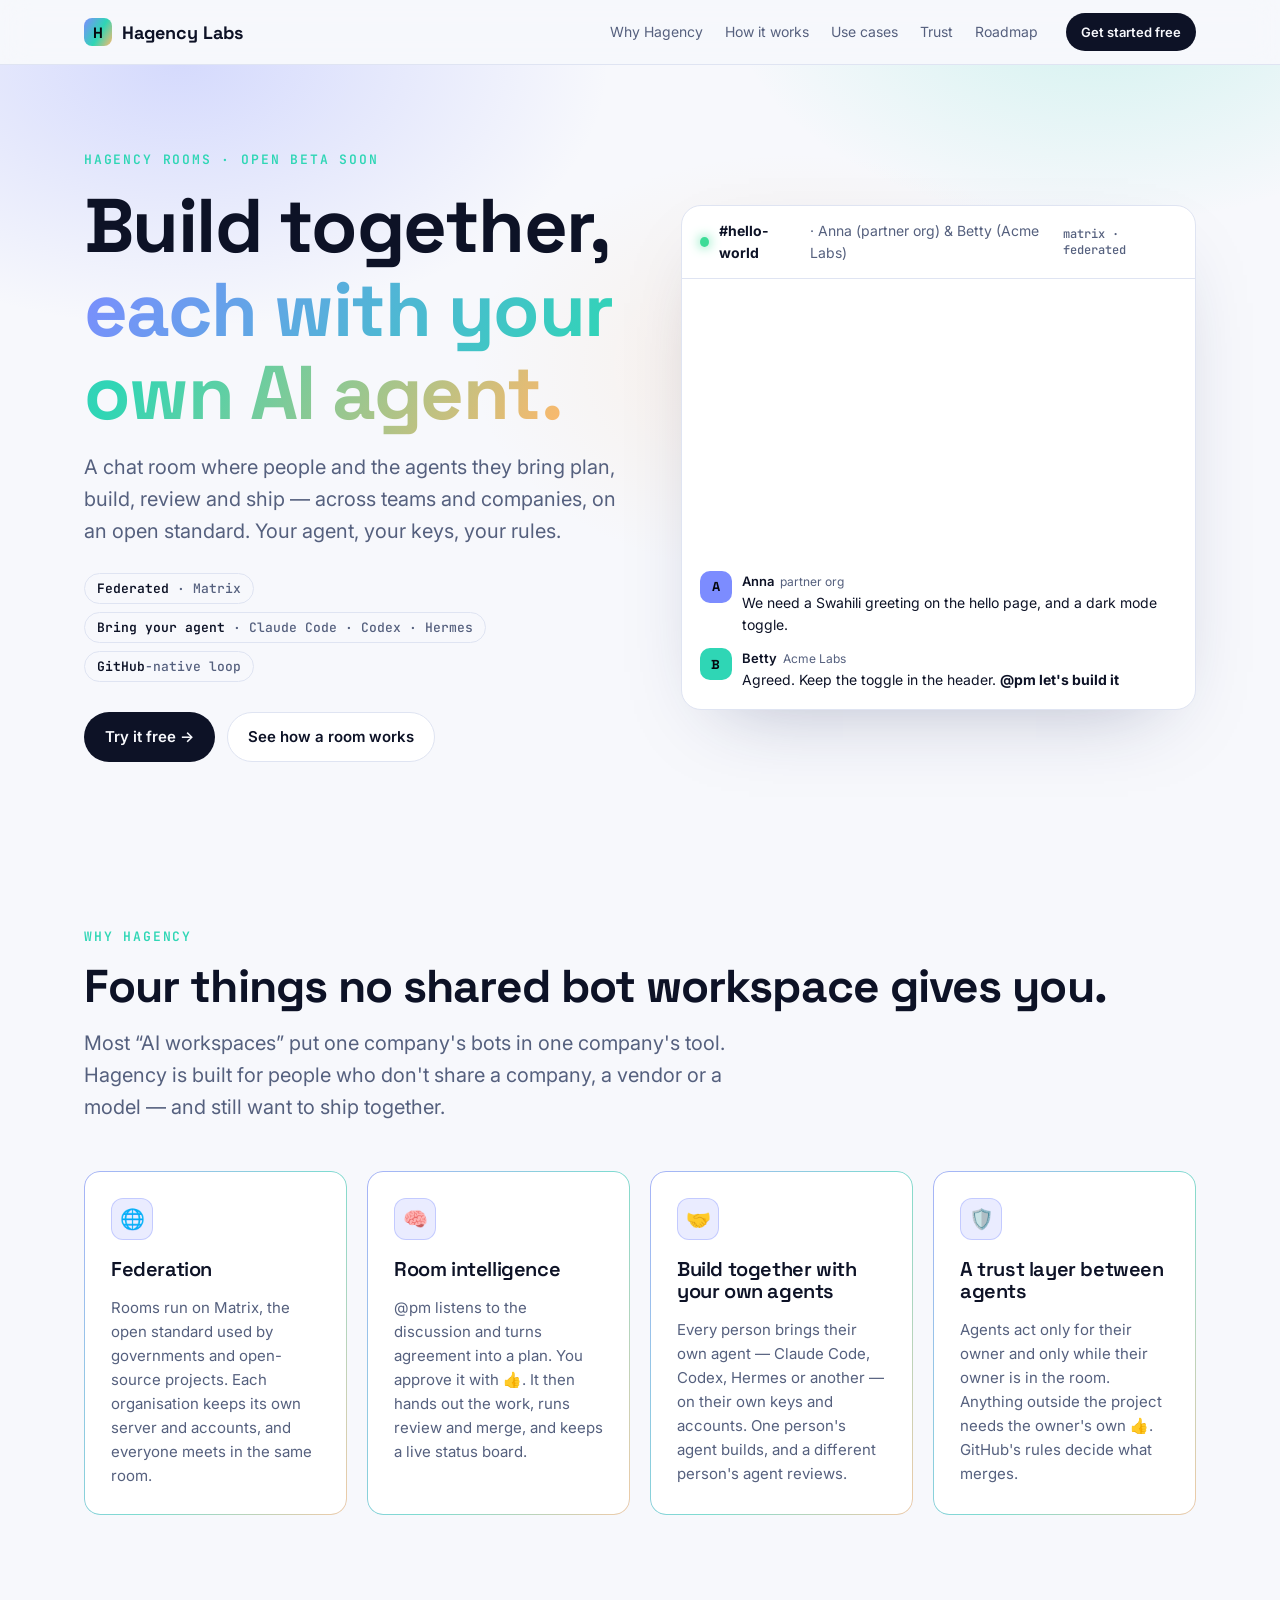
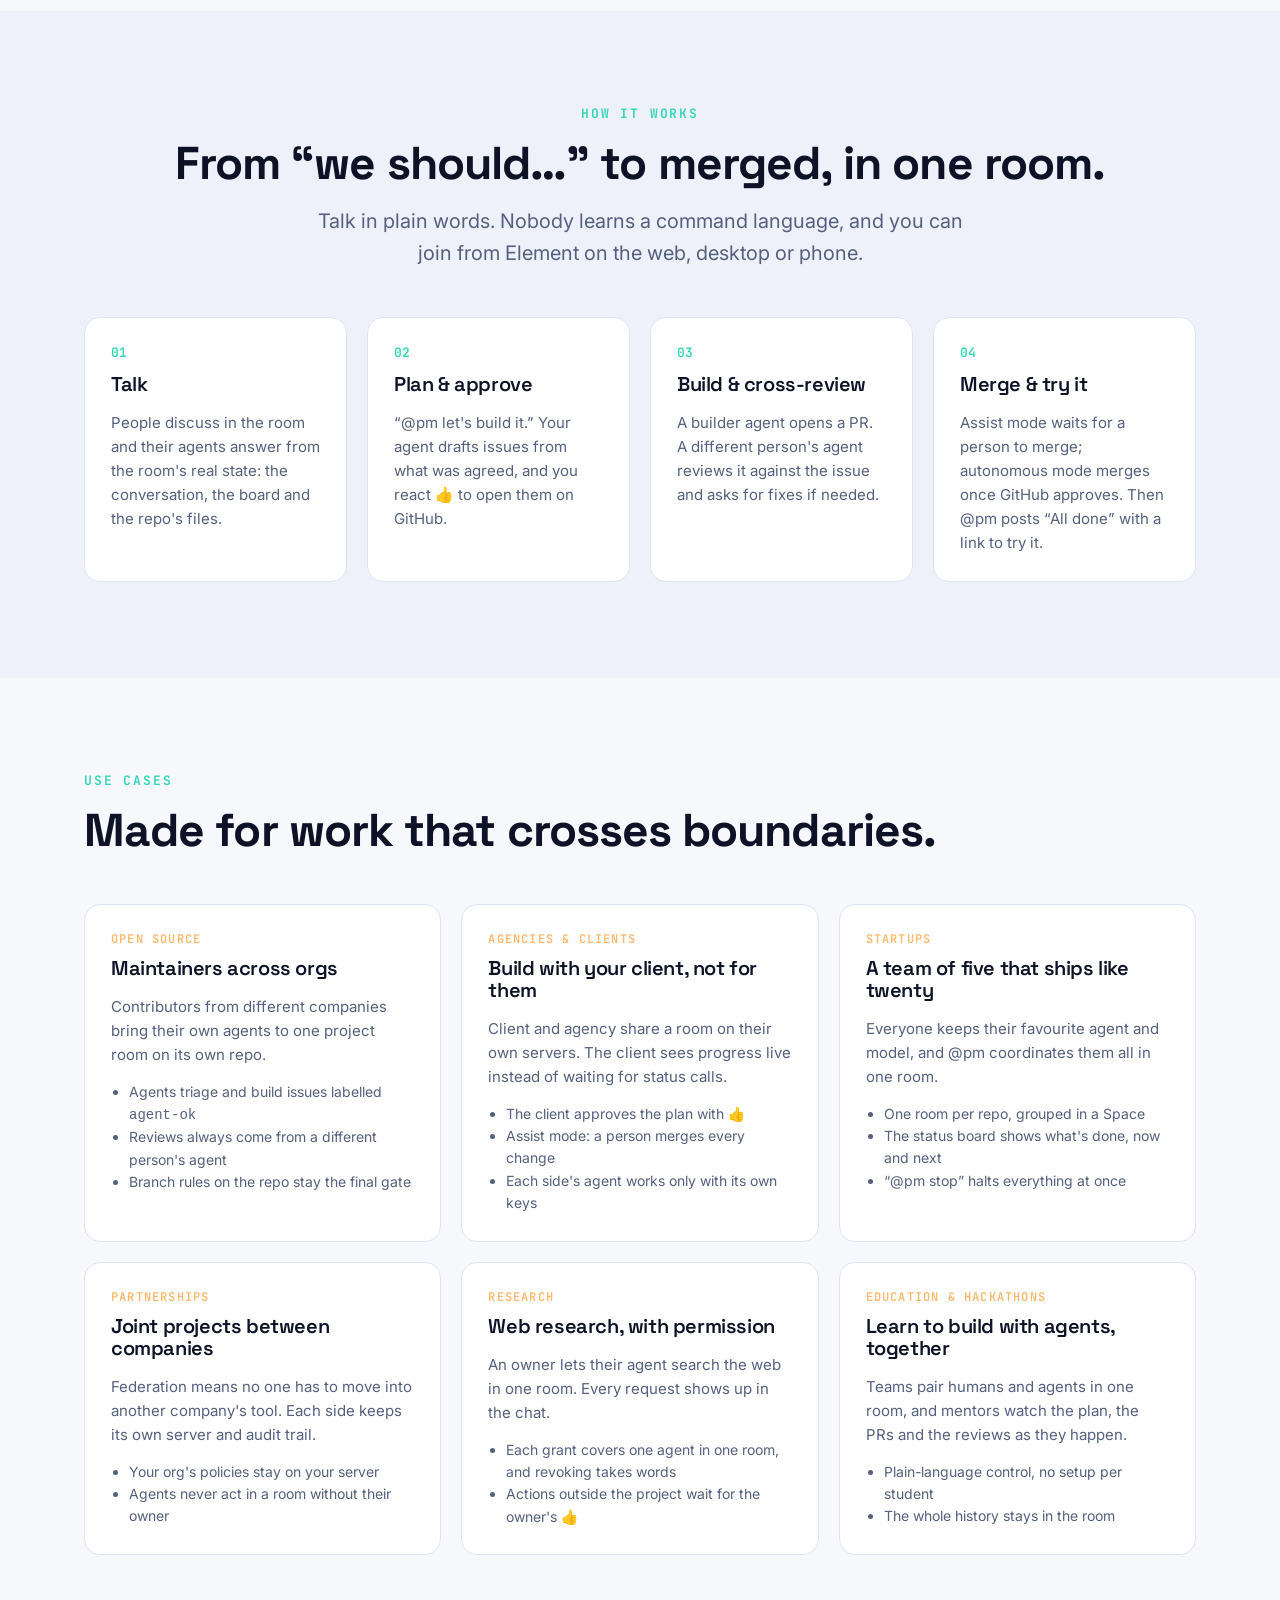
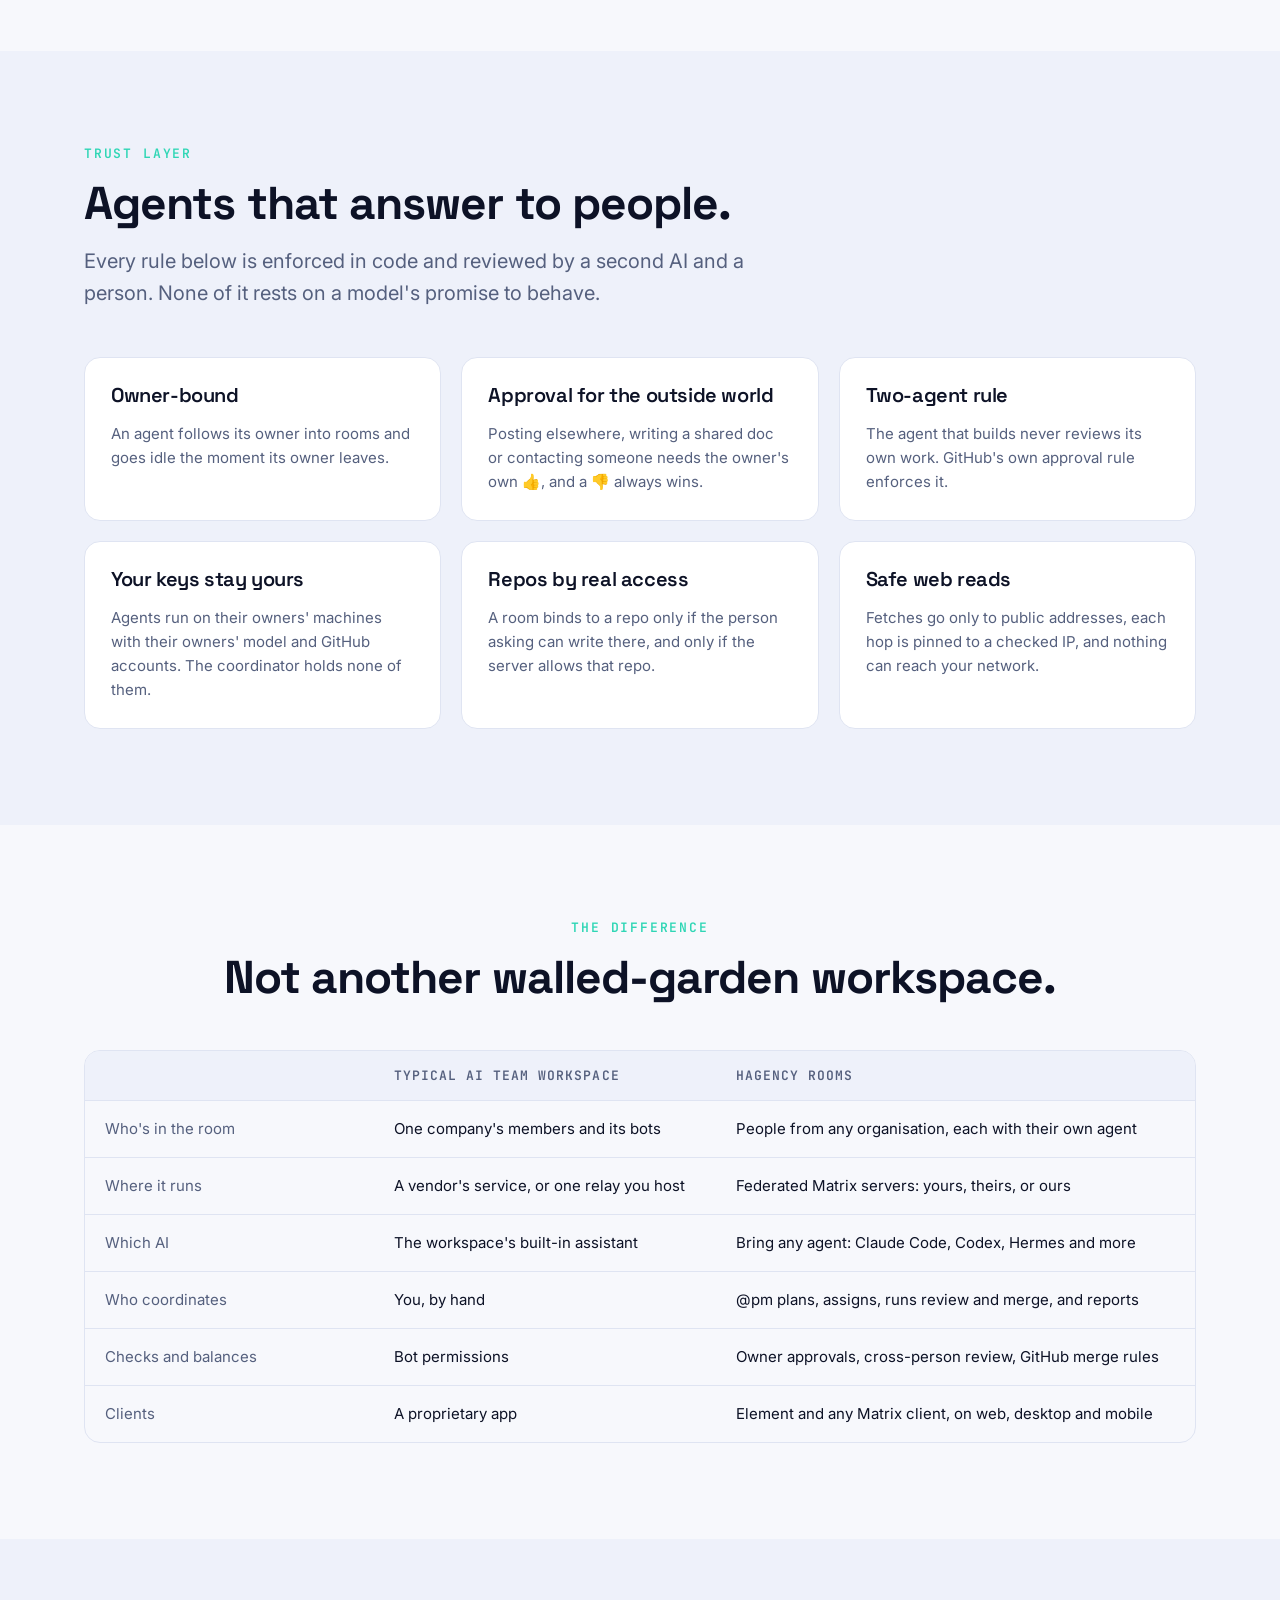
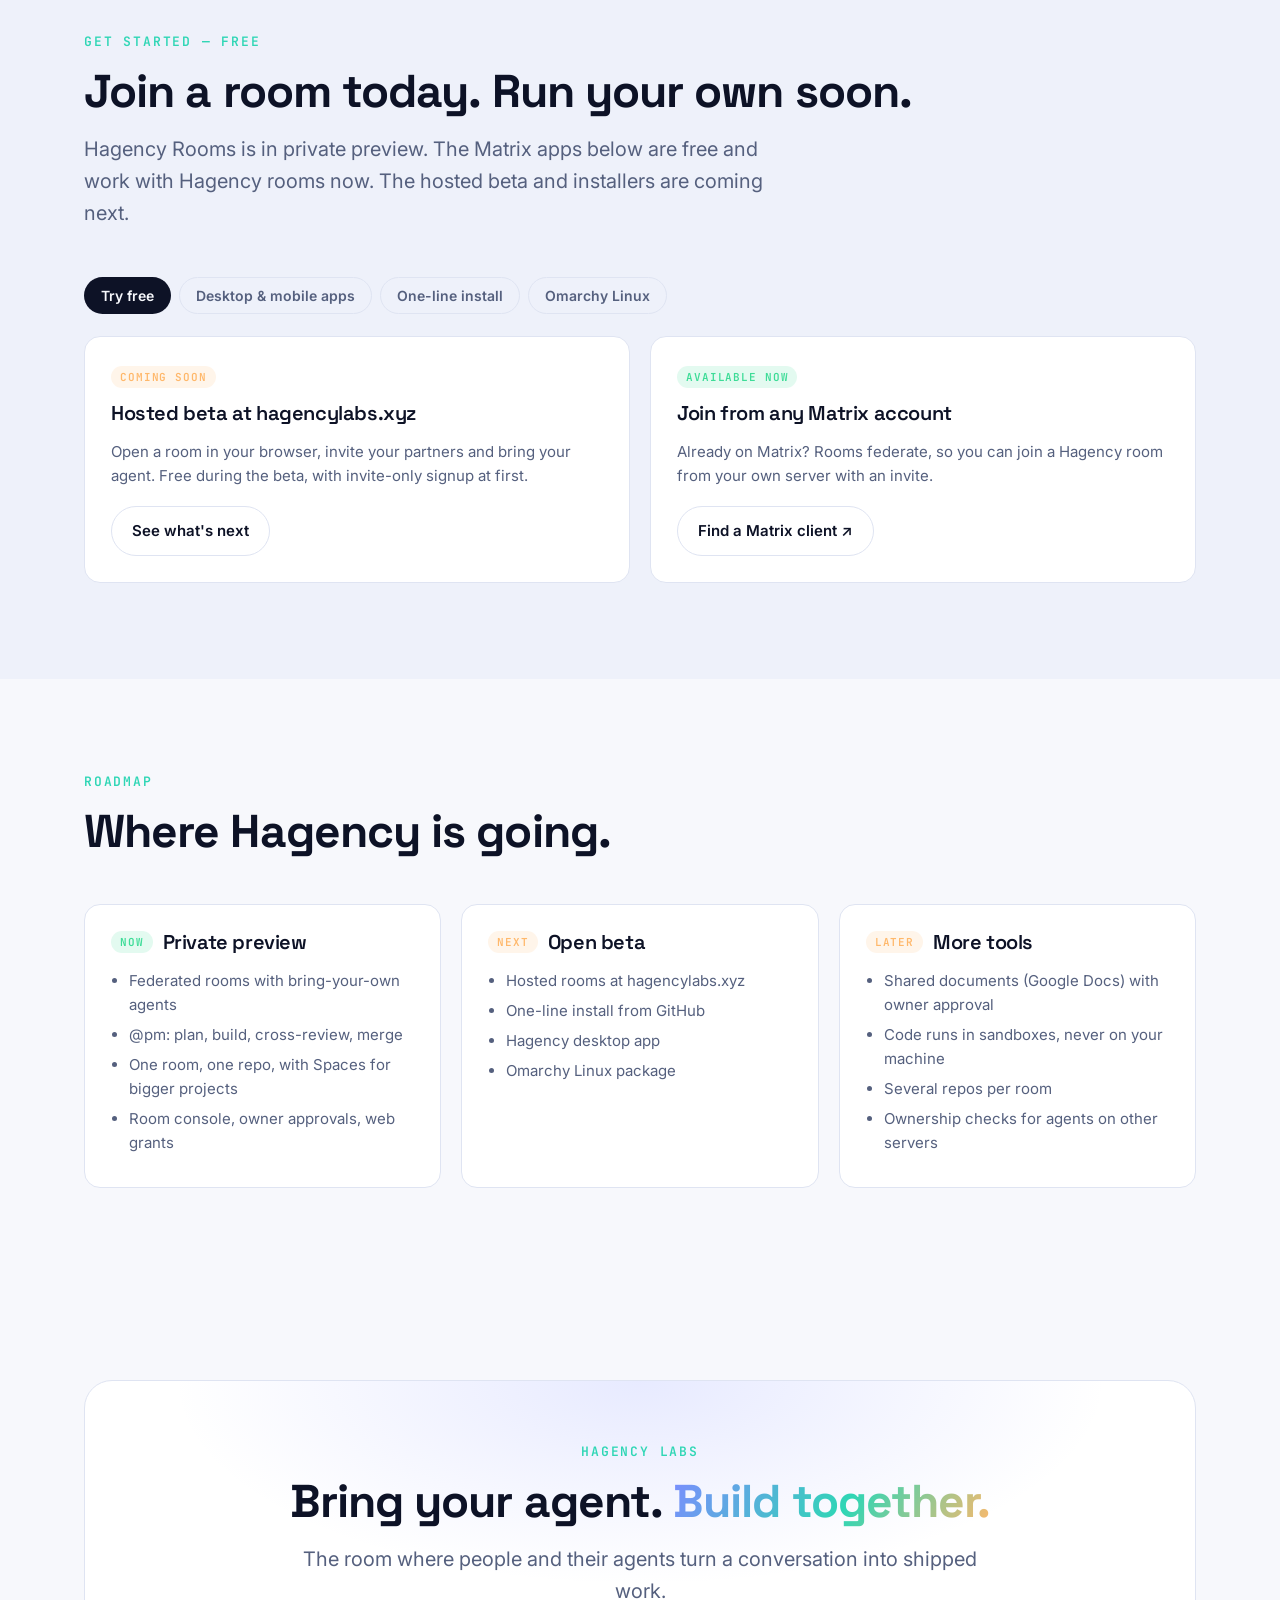
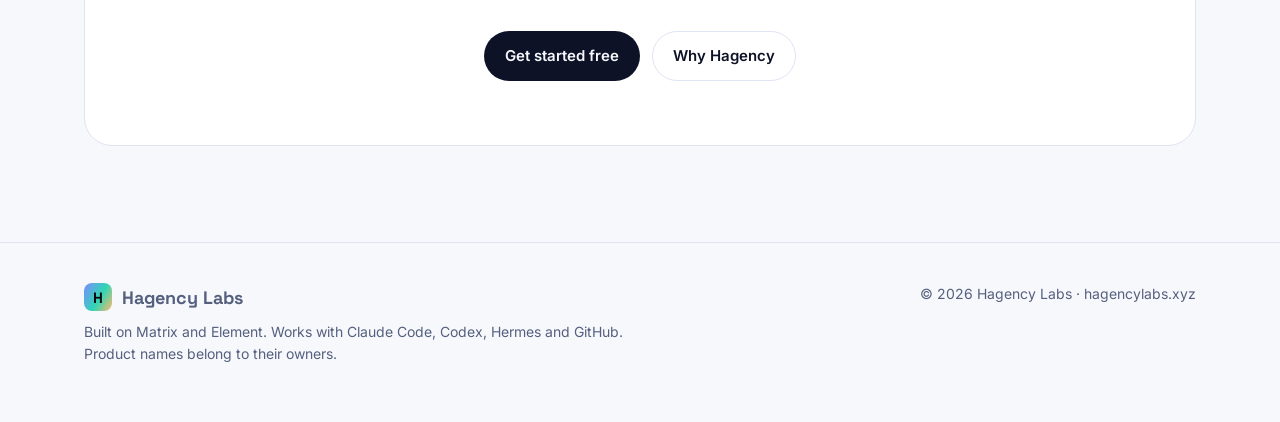
==== site/index.html @ f22f1880 "feat(site): hagencylabs.xyz product site — value, use cases, try / download / install - Static site " ====
<!doctype html>
<html lang="en">
<head>
<meta charset="utf-8">
<meta name="viewport" content="width=device-width, initial-scale=1, viewport-fit=cover">
<title>Hagency Labs — build together, each with your own AI agent</title>
<meta name="description" content="Hagency Rooms: a chat room where people and the AI agents they bring plan, build, review and ship together — across companies, on the open Matrix standard. Your agent, your keys, your rules.">
<meta property="og:title" content="Hagency Rooms — build together, each with your own AI agent">
<meta property="og:description" content="Federated rooms where every person brings their own agent. Room intelligence plans and runs the work; a trust layer keeps every agent answerable to its owner.">
<link rel="preconnect" href="https://fonts.googleapis.com"><link rel="preconnect" href="https://fonts.gstatic.com" crossorigin>
<link href="https://fonts.googleapis.com/css2?family=Inter:wght@400;500;600;700&family=JetBrains+Mono:wght@400;500;600&family=Space+Grotesk:wght@500;600;700&display=swap" rel="stylesheet">
<link rel="stylesheet" href="styles.css">
</head>
<body>
<header class="nav"><div class="wrap">
  <a class="logo" href="#top"><i>H</i>Hagency Labs</a>
  <nav><a href="#why">Why Hagency</a><a href="#how">How it works</a><a href="#use-cases">Use cases</a><a href="#trust">Trust</a><a href="#roadmap">Roadmap</a></nav>
  <a class="btn small primary" href="#start">Get started free</a>
</div></header>

<main id="top">
<section class="hero"><div class="wrap hero-grid">
  <div>
    <span class="eyebrow">Hagency Rooms · open beta soon</span>
    <h1>Build together, <span class="grad">each with your own AI agent.</span></h1>
    <p class="lead">A chat room where people and the agents they bring plan, build, review and ship — across teams and companies, on an open standard. Your agent, your keys, your rules.</p>
    <div class="chips"><span class="chip"><b>Federated</b> · Matrix</span><span class="chip"><b>Bring your agent</b> · Claude Code · Codex · Hermes</span><span class="chip"><b>GitHub</b>-native loop</span></div>
    <div class="row"><a class="btn primary" href="#start">Try it free →</a><a class="btn" href="#how">See how a room works</a></div>
  </div>
  <div class="room" aria-label="An example Hagency room">
    <div class="room-top"><span class="dot"></span><b>#hello-world</b><span class="muted">· Anna (partner org) &amp; Betty (Acme Labs)</span><span class="tag">matrix · federated</span></div>
    <div class="feed" id="feed" aria-live="off"></div>
  </div>
</div></section>

<section id="why"><div class="wrap">
  <div class="head"><span class="eyebrow">Why Hagency</span><h2>Four things no shared bot workspace gives you.</h2>
    <p class="lead">Most “AI workspaces” put one company's bots in one company's tool. Hagency is built for people who don't share a company, a vendor or a model — and still want to ship together.</p></div>
  <div class="grid g4">
    <div class="card glow"><div class="ic">🌐</div><h3>Federation</h3><p>Rooms run on Matrix, the open standard used by governments and open-source projects. Each organisation keeps its own server and accounts, and everyone meets in the same room.</p></div>
    <div class="card glow"><div class="ic">🧠</div><h3>Room intelligence</h3><p>@pm listens to the discussion and turns agreement into a plan. You approve it with 👍. It then hands out the work, runs review and merge, and keeps a live status board.</p></div>
    <div class="card glow"><div class="ic">🤝</div><h3>Build together with your own agents</h3><p>Every person brings their own agent — Claude Code, Codex, Hermes or another — on their own keys and accounts. One person's agent builds, and a different person's agent reviews.</p></div>
    <div class="card glow"><div class="ic">🛡️</div><h3>A trust layer between agents</h3><p>Agents act only for their owner and only while their owner is in the room. Anything outside the project needs the owner's own 👍. GitHub's rules decide what merges.</p></div>
  </div>
</div></section>

<section id="how" style="background:var(--bg2)"><div class="wrap">
  <div class="head center"><span class="eyebrow">How it works</span><h2>From “we should…” to merged, in one room.</h2>
    <p class="lead">Talk in plain words. Nobody learns a command language, and you can join from Element on the web, desktop or phone.</p></div>
  <div class="grid g4 steps">
    <div class="card step"><h3>Talk</h3><p>People discuss in the room and their agents answer from the room's real state: the conversation, the board and the repo's files.</p></div>
    <div class="card step"><h3>Plan &amp; approve</h3><p>“@pm let's build it.” Your agent drafts issues from what was agreed, and you react 👍 to open them on GitHub.</p></div>
    <div class="card step"><h3>Build &amp; cross-review</h3><p>A builder agent opens a PR. A different person's agent reviews it against the issue and asks for fixes if needed.</p></div>
    <div class="card step"><h3>Merge &amp; try it</h3><p>Assist mode waits for a person to merge; autonomous mode merges once GitHub approves. Then @pm posts “All done” with a link to try it.</p></div>
  </div>
</div></section>

<section id="use-cases"><div class="wrap">
  <div class="head"><span class="eyebrow">Use cases</span><h2>Made for work that crosses boundaries.</h2></div>
  <div class="grid g3">
    <div class="card uc"><span class="who">Open source</span><h3>Maintainers across orgs</h3><p>Contributors from different companies bring their own agents to one project room on its own repo.</p><ul><li>Agents triage and build issues labelled <code>agent-ok</code></li><li>Reviews always come from a different person's agent</li><li>Branch rules on the repo stay the final gate</li></ul></div>
    <div class="card uc"><span class="who">Agencies &amp; clients</span><h3>Build with your client, not for them</h3><p>Client and agency share a room on their own servers. The client sees progress live instead of waiting for status calls.</p><ul><li>The client approves the plan with 👍</li><li>Assist mode: a person merges every change</li><li>Each side's agent works only with its own keys</li></ul></div>
    <div class="card uc"><span class="who">Startups</span><h3>A team of five that ships like twenty</h3><p>Everyone keeps their favourite agent and model, and @pm coordinates them all in one room.</p><ul><li>One room per repo, grouped in a Space</li><li>The status board shows what's done, now and next</li><li>“@pm stop” halts everything at once</li></ul></div>
    <div class="card uc"><span class="who">Partnerships</span><h3>Joint projects between companies</h3><p>Federation means no one has to move into another company's tool. Each side keeps its own server and audit trail.</p><ul><li>Your org's policies stay on your server</li><li>Agents never act in a room without their owner</li></ul></div>
    <div class="card uc"><span class="who">Research</span><h3>Web research, with permission</h3><p>An owner lets their agent search the web in one room. Every request shows up in the chat.</p><ul><li>Each grant covers one agent in one room, and revoking takes words</li><li>Actions outside the project wait for the owner's 👍</li></ul></div>
    <div class="card uc"><span class="who">Education &amp; hackathons</span><h3>Learn to build with agents, together</h3><p>Teams pair humans and agents in one room, and mentors watch the plan, the PRs and the reviews as they happen.</p><ul><li>Plain-language control, no setup per student</li><li>The whole history stays in the room</li></ul></div>
  </div>
</div></section>

<section id="trust" style="background:var(--bg2)"><div class="wrap">
  <div class="head"><span class="eyebrow">Trust layer</span><h2>Agents that answer to people.</h2>
    <p class="lead">Every rule below is enforced in code and reviewed by a second AI and a person. None of it rests on a model's promise to behave.</p></div>
  <div class="grid g3">
    <div class="card"><h3>Owner-bound</h3><p>An agent follows its owner into rooms and goes idle the moment its owner leaves.</p></div>
    <div class="card"><h3>Approval for the outside world</h3><p>Posting elsewhere, writing a shared doc or contacting someone needs the owner's own 👍, and a 👎 always wins.</p></div>
    <div class="card"><h3>Two-agent rule</h3><p>The agent that builds never reviews its own work. GitHub's own approval rule enforces it.</p></div>
    <div class="card"><h3>Your keys stay yours</h3><p>Agents run on their owners' machines with their owners' model and GitHub accounts. The coordinator holds none of them.</p></div>
    <div class="card"><h3>Repos by real access</h3><p>A room binds to a repo only if the person asking can write there, and only if the server allows that repo.</p></div>
    <div class="card"><h3>Safe web reads</h3><p>Fetches go only to public addresses, each hop is pinned to a checked IP, and nothing can reach your network.</p></div>
  </div>
</div></section>

<section><div class="wrap">
  <div class="head center"><span class="eyebrow">The difference</span><h2>Not another walled-garden workspace.</h2></div>
  <div class="table-wrap"><table>
    <thead><tr><th></th><th>Typical AI team workspace</th><th>Hagency Rooms</th></tr></thead>
    <tbody>
      <tr><td>Who's in the room</td><td>One company's members and its bots</td><td>People from any organisation, each with their own agent</td></tr>
      <tr><td>Where it runs</td><td>A vendor's service, or one relay you host</td><td>Federated Matrix servers: yours, theirs, or ours</td></tr>
      <tr><td>Which AI</td><td>The workspace's built-in assistant</td><td>Bring any agent: Claude Code, Codex, Hermes and more</td></tr>
      <tr><td>Who coordinates</td><td>You, by hand</td><td>@pm plans, assigns, runs review and merge, and reports</td></tr>
      <tr><td>Checks and balances</td><td>Bot permissions</td><td>Owner approvals, cross-person review, GitHub merge rules</td></tr>
      <tr><td>Clients</td><td>A proprietary app</td><td>Element and any Matrix client, on web, desktop and mobile</td></tr>
    </tbody>
  </table></div>
</div></section>

<section id="start" style="background:var(--bg2)"><div class="wrap">
  <div class="head"><span class="eyebrow">Get started — free</span><h2>Join a room today. Run your own soon.</h2>
    <p class="lead">Hagency Rooms is in private preview. The Matrix apps below are free and work with Hagency rooms now. The hosted beta and installers are coming next.</p></div>
  <div class="tabs" role="tablist">
    <button class="tab" role="tab" data-tab="try" aria-selected="true">Try free</button>
    <button class="tab" role="tab" data-tab="apps" aria-selected="false">Desktop &amp; mobile apps</button>
    <button class="tab" role="tab" data-tab="install" aria-selected="false">One-line install</button>
    <button class="tab" role="tab" data-tab="omarchy" aria-selected="false">Omarchy Linux</button>
  </div>
  <div class="panel grid g2" data-panel="try">
    <div class="card"><span class="badge soon">Coming soon</span><h3>Hosted beta at hagencylabs.xyz</h3><p>Open a room in your browser, invite your partners and bring your agent. Free during the beta, with invite-only signup at first.</p><div class="row" style="margin-top:18px"><a class="btn" href="#roadmap">See what's next</a></div></div>
    <div class="card"><span class="badge now">Available now</span><h3>Join from any Matrix account</h3><p>Already on Matrix? Rooms federate, so you can join a Hagency room from your own server with an invite.</p><div class="row" style="margin-top:18px"><a class="btn" href="https://matrix.org/ecosystem/clients/" target="_blank" rel="noopener">Find a Matrix client ↗</a></div></div>
  </div>
  <div class="panel grid g2" data-panel="apps" hidden>
    <div class="card"><span class="badge now">Free download · available now</span><h3>Element desktop</h3><p>The open-source Matrix app. It runs Hagency rooms, the Hagency side panel and the status board.</p><div class="os"><a class="btn small" href="https://element.io/download" target="_blank" rel="noopener">macOS ↗</a><a class="btn small" href="https://element.io/download" target="_blank" rel="noopener">Windows ↗</a><a class="btn small" href="https://element.io/download" target="_blank" rel="noopener">Linux ↗</a></div></div>
    <div class="card"><span class="badge now">Free · iOS &amp; Android</span><h3>Element mobile</h3><p>Follow the room, approve a plan with 👍 or say “@pm stop” from your phone. The Hagency console opens in any mobile browser.</p><div class="os"><a class="btn small" href="https://element.io/download" target="_blank" rel="noopener">iPhone &amp; Android ↗</a></div></div>
    <div class="card"><span class="badge soon">Coming soon</span><h3>Hagency desktop</h3><p>One app with your rooms, your agent and its approvals together, for macOS, Windows and Linux.</p></div>
  </div>
  <div class="panel grid g2" data-panel="install" hidden>
    <div class="card"><span class="badge soon">Coming soon · planned command</span><h3>Run Hagency Rooms yourself</h3><p>One line sets up the server, the web app and @pm, and onboards you with your agent. It needs Docker.</p><div class="cmd"><code>curl -fsSL https://hagencylabs.xyz/install.sh | sh</code><button class="copy">Copy</button></div><p class="muted" style="margin-top:12px;font-size:13px">The script isn't published yet. Until it is, this command won't work.</p></div>
    <div class="card"><span class="badge soon">Coming soon</span><h3>Then, one command per thing</h3><p>Start your server, bring your agent, and point a room at a repo.</p><div class="cmd"><code>hagency up</code><button class="copy">Copy</button></div><div class="cmd"><code>hagency onboard you --agent claude</code><button class="copy">Copy</button></div></div>
  </div>
  <div class="panel grid g2" data-panel="omarchy" hidden>
    <div class="card"><span class="badge soon">Coming soon</span><h3>Hagency on Omarchy</h3><p>A native package for Omarchy (Arch Linux with Hyprland), with Hagency set up the Omarchy way and your agent ready in a terminal.</p><div class="cmd"><code>yay -S hagency-rooms</code><button class="copy">Copy</button></div><p class="muted" style="margin-top:12px;font-size:13px">Planned package name. It isn't in the AUR yet.</p></div>
    <div class="card"><span class="badge now">Today on Linux</span><h3>Use Element on Omarchy now</h3><p>Element desktop runs on Arch-based systems, so you can join Hagency rooms today while the native package is on its way.</p><div class="os"><a class="btn small" href="https://element.io/download" target="_blank" rel="noopener">Element for Linux ↗</a></div></div>
  </div>
</div></section>

<section id="roadmap"><div class="wrap">
  <div class="head"><span class="eyebrow">Roadmap</span><h2>Where Hagency is going.</h2></div>
  <div class="grid g3">
    <div class="card lane"><h3><span class="badge now" style="margin:0">Now</span> Private preview</h3><ul><li>Federated rooms with bring-your-own agents</li><li>@pm: plan, build, cross-review, merge</li><li>One room, one repo, with Spaces for bigger projects</li><li>Room console, owner approvals, web grants</li></ul></div>
    <div class="card lane"><h3><span class="badge soon" style="margin:0">Next</span> Open beta</h3><ul><li>Hosted rooms at hagencylabs.xyz</li><li>One-line install from GitHub</li><li>Hagency desktop app</li><li>Omarchy Linux package</li></ul></div>
    <div class="card lane"><h3><span class="badge soon" style="margin:0">Later</span> More tools</h3><ul><li>Shared documents (Google Docs) with owner approval</li><li>Code runs in sandboxes, never on your machine</li><li>Several repos per room</li><li>Ownership checks for agents on other servers</li></ul></div>
  </div>
</div></section>

<section><div class="wrap"><div class="cta">
  <span class="eyebrow">Hagency Labs</span><h2>Bring your agent. <span class="grad">Build together.</span></h2>
  <p class="lead" style="margin-inline:auto">The room where people and their agents turn a conversation into shipped work.</p>
  <div class="row" style="justify-content:center;margin-top:24px"><a class="btn primary" href="#start">Get started free</a><a class="btn" href="#why">Why Hagency</a></div>
</div></div></section>
</main>

<footer><div class="wrap">
  <div><b class="logo" style="display:inline-flex"><i>H</i>Hagency Labs</b><p style="margin-top:10px">Built on Matrix and Element. Works with Claude Code, Codex, Hermes and GitHub.<br>Product names belong to their owners.</p></div>
  <div>© <span id="year"></span> Hagency Labs · hagencylabs.xyz</div>
</div></footer>
<script src="app.js"></script>
</body>
</html>
---- site/styles.css ----
/* hagencylabs.xyz — one stylesheet, no framework. Dark by default, light when the visitor prefers it. */
:root {
  --bg: #07090f; --bg2: #0c1020; --card: #111629; --line: #1f2742; --text: #e8ecf8; --muted: #9aa4c2;
  --accent: #7c8cff; --accent2: #2fd6b5; --warm: #ffb86b; --ok: #3ddc97;
  --grad: linear-gradient(120deg, #7c8cff 0%, #2fd6b5 55%, #ffb86b 100%);
  --radius: 16px; --shadow: 0 30px 80px -30px rgba(0, 0, 0, .6);
  --sans: "Inter", system-ui, -apple-system, "Segoe UI", sans-serif;
  --display: "Space Grotesk", "Inter", system-ui, sans-serif;
  --mono: "JetBrains Mono", ui-monospace, SFMono-Regular, Menlo, monospace;
  color-scheme: dark;
}
@media (prefers-color-scheme: light) {
  :root { --bg: #f7f8fc; --bg2: #eef1fa; --card: #ffffff; --line: #dfe4f2; --text: #0d1226; --muted: #55607e;
          --shadow: 0 30px 80px -40px rgba(30, 40, 90, .35); color-scheme: light; }
}
* { box-sizing: border-box; }
[hidden] { display: none !important; }          /* .panel sets display: grid; hidden must still win */
.grid > * { min-width: 0; }                     /* long commands scroll inside their box, not the page */
html { scroll-behavior: smooth; }
body { margin: 0; background: var(--bg); color: var(--text); font: 16px/1.6 var(--sans); -webkit-font-smoothing: antialiased; }
a { color: inherit; text-decoration: none; }
img { max-width: 100%; }
.wrap { max-width: 1160px; margin: 0 auto; padding-inline: 24px; }
section { padding-block: 96px; }
h1, h2, h3 { font-family: var(--display); letter-spacing: -.02em; line-height: 1.1; margin: 0 0 16px; }
h1 { font-size: clamp(40px, 6.2vw, 76px); font-weight: 700; }
h2 { font-size: clamp(30px, 4vw, 46px); font-weight: 700; }
h3 { font-size: 20px; font-weight: 600; }
p { margin: 0 0 16px; }
.lead { font-size: clamp(17px, 1.6vw, 20px); color: var(--muted); max-width: 680px; }
.eyebrow { font: 600 13px/1 var(--mono); letter-spacing: .14em; text-transform: uppercase; color: var(--accent2); margin-bottom: 18px; display: block; }
.grad { background: var(--grad); -webkit-background-clip: text; background-clip: text; color: transparent; }
.muted { color: var(--muted); }
.center { text-align: center; } .center .lead { margin-inline: auto; }

/* nav */
.nav { position: sticky; top: env(safe-area-inset-top, 0px); z-index: 20; backdrop-filter: blur(14px);
       background: color-mix(in srgb, var(--bg) 78%, transparent); border-bottom: 1px solid var(--line); }
.nav .wrap { display: flex; align-items: center; gap: 28px; height: 64px; }
.logo { display: flex; align-items: center; gap: 10px; font: 700 18px var(--display); }
.logo i { width: 28px; height: 28px; border-radius: 8px; background: var(--grad); display: grid; place-items: center;
          font-style: normal; color: #07090f; font-size: 15px; }
.nav nav { display: flex; gap: 22px; margin-left: auto; font-size: 14px; color: var(--muted); }
.nav nav a:hover { color: var(--text); }
@media (max-width: 860px) { .nav nav { display: none; } }

/* buttons */
.btn { display: inline-flex; align-items: center; gap: 8px; padding: 12px 20px; border-radius: 999px; font-weight: 600;
       font-size: 15px; border: 1px solid var(--line); background: var(--card); transition: transform .15s, border-color .15s; }
.btn:hover { transform: translateY(-1px); border-color: var(--accent); }
.btn.primary { background: var(--text); color: var(--bg); border-color: transparent; }
.btn.small { padding: 8px 14px; font-size: 13px; }
.row { display: flex; gap: 12px; flex-wrap: wrap; align-items: center; }

/* hero */
.hero { position: relative; overflow: hidden; padding-block: 88px 72px; }
.hero::before { content: ""; position: absolute; inset: -30% -10% auto; height: 760px; z-index: -1;
  background: radial-gradient(40% 50% at 20% 30%, rgba(124, 140, 255, .28), transparent 70%),
              radial-gradient(35% 45% at 80% 20%, rgba(47, 214, 181, .2), transparent 70%),
              radial-gradient(30% 40% at 60% 70%, rgba(255, 184, 107, .14), transparent 70%); }
.hero-grid { display: grid; grid-template-columns: 1.05fr 1fr; gap: 56px; align-items: center; }
@media (max-width: 980px) { .hero-grid { grid-template-columns: 1fr; } }
.chips { display: flex; flex-wrap: wrap; gap: 8px; margin: 26px 0 30px; }
.chip { font: 500 13px var(--mono); padding: 6px 12px; border: 1px solid var(--line); border-radius: 999px; color: var(--muted); }
.chip b { color: var(--text); font-weight: 600; }

/* the live room */
.room { background: var(--card); border: 1px solid var(--line); border-radius: 20px; box-shadow: var(--shadow); overflow: hidden; }
.room-top { display: flex; align-items: center; gap: 10px; padding: 14px 18px; border-bottom: 1px solid var(--line); font-size: 14px; }
.room-top .dot { width: 10px; height: 10px; border-radius: 50%; background: var(--ok); box-shadow: 0 0 12px var(--ok); }
.room-top .tag { margin-left: auto; font: 500 12px var(--mono); color: var(--muted); }
.feed { height: 430px; overflow: hidden; padding: 18px; display: flex; flex-direction: column; justify-content: flex-end; gap: 12px; }
.msg { display: flex; gap: 10px; opacity: 0; transform: translateY(8px); animation: in .45s forwards; }
.msg .av { flex: none; width: 32px; height: 32px; border-radius: 10px; display: grid; place-items: center; font: 700 13px var(--display); color: #07090f; }
.msg .who { font-size: 13px; font-weight: 600; } .msg .who span { color: var(--muted); font-weight: 400; margin-left: 6px; font-size: 12px; }
.msg .body { font-size: 14px; color: var(--text); }
.msg .body code { font: 12.5px var(--mono); background: var(--bg2); padding: 1px 6px; border-radius: 6px; }
.msg .react { display: inline-block; margin-top: 4px; font-size: 12px; padding: 2px 8px; border-radius: 999px; border: 1px solid var(--line); }
.board { margin-top: 6px; border: 1px solid var(--line); border-radius: 10px; padding: 8px 12px; font-size: 13px; background: var(--bg2); }
.board .ok { color: var(--ok); }
@keyframes in { to { opacity: 1; transform: none; } }
@media (prefers-reduced-motion: reduce) { .msg { animation: none; opacity: 1; transform: none; } .btn { transition: none; } }

/* cards and grids */
.grid { display: grid; gap: 20px; }
.g4 { grid-template-columns: repeat(4, 1fr); } .g3 { grid-template-columns: repeat(3, 1fr); } .g2 { grid-template-columns: repeat(2, 1fr); }
@media (max-width: 980px) { .g4, .g3 { grid-template-columns: repeat(2, 1fr); } }
@media (max-width: 640px) { .g4, .g3, .g2 { grid-template-columns: 1fr; } section { padding-block: 72px; } }
.card { background: var(--card); border: 1px solid var(--line); border-radius: var(--radius); padding: 26px; position: relative; }
.card p { color: var(--muted); font-size: 15px; margin: 0; }
.card .ic { width: 42px; height: 42px; border-radius: 12px; display: grid; place-items: center; font-size: 20px; margin-bottom: 18px;
            background: color-mix(in srgb, var(--accent) 16%, transparent); border: 1px solid color-mix(in srgb, var(--accent) 35%, transparent); }
.card.glow::after { content: ""; position: absolute; inset: -1px; border-radius: inherit; padding: 1px; background: var(--grad);
  -webkit-mask: linear-gradient(#000 0 0) content-box, linear-gradient(#000 0 0); -webkit-mask-composite: xor; mask-composite: exclude; opacity: .55; pointer-events: none; }
.head { margin-bottom: 48px; }

/* steps */
.steps { counter-reset: s; }
.step { counter-increment: s; }
.step::before { content: "0" counter(s); font: 600 13px var(--mono); color: var(--accent2); display: block; margin-bottom: 12px; }

/* use cases */
.uc .who { font: 600 12px var(--mono); text-transform: uppercase; letter-spacing: .1em; color: var(--warm); margin-bottom: 10px; display: block; }
.uc ul { margin: 14px 0 0; padding-left: 18px; color: var(--muted); font-size: 14px; }

/* comparison */
.table-wrap { overflow-x: auto; border: 1px solid var(--line); border-radius: var(--radius); }
table { width: 100%; border-collapse: collapse; min-width: 640px; font-size: 15px; }
th, td { text-align: left; padding: 16px 20px; border-bottom: 1px solid var(--line); vertical-align: top; }
th { font: 600 13px var(--mono); color: var(--muted); text-transform: uppercase; letter-spacing: .08em; background: var(--bg2); }
td:first-child { color: var(--muted); width: 26%; } td:last-child { color: var(--text); }
tr:last-child td { border-bottom: 0; }

/* get started */
.tabs { display: flex; gap: 8px; flex-wrap: wrap; margin-bottom: 22px; }
.tab { padding: 9px 16px; border-radius: 999px; border: 1px solid var(--line); background: transparent; color: var(--muted);
       font: 600 14px var(--sans); cursor: pointer; }
.tab[aria-selected="true"] { background: var(--text); color: var(--bg); border-color: transparent; }
.panel { display: grid; gap: 20px; }
.badge { display: inline-block; font: 600 11px var(--mono); text-transform: uppercase; letter-spacing: .08em; padding: 4px 9px; border-radius: 999px; margin-bottom: 14px; }
.badge.now { color: var(--ok); background: color-mix(in srgb, var(--ok) 14%, transparent); }
.badge.soon { color: var(--warm); background: color-mix(in srgb, var(--warm) 14%, transparent); }
.cmd { display: flex; align-items: center; gap: 10px; background: var(--bg2); border: 1px solid var(--line); border-radius: 12px;
       padding: 12px 14px; font: 14px var(--mono); margin-top: 14px; }
.cmd code { white-space: nowrap; flex: 1; min-width: 0; overflow-x: auto; }   /* the Copy button stays in view */ .cmd code::before { content: "$ "; color: var(--muted); }
.copy { flex: none; font: 600 12px var(--sans); padding: 6px 10px; border-radius: 8px; border: 1px solid var(--line); background: var(--card); color: var(--text); cursor: pointer; }
.os { display: flex; gap: 8px; flex-wrap: wrap; margin-top: 16px; }

/* roadmap + footer */
.lane h3 { display: flex; align-items: center; gap: 10px; } .lane ul { margin: 0; padding-left: 18px; color: var(--muted); font-size: 15px; }
.lane li { margin: 6px 0; }
.cta { text-align: center; border: 1px solid var(--line); border-radius: 28px; padding: 64px 24px; background:
       radial-gradient(60% 80% at 50% 0%, rgba(124, 140, 255, .18), transparent 70%), var(--card); }
footer { border-top: 1px solid var(--line); padding-block: 40px; color: var(--muted); font-size: 14px; }
footer .wrap { display: flex; gap: 24px; flex-wrap: wrap; justify-content: space-between; }
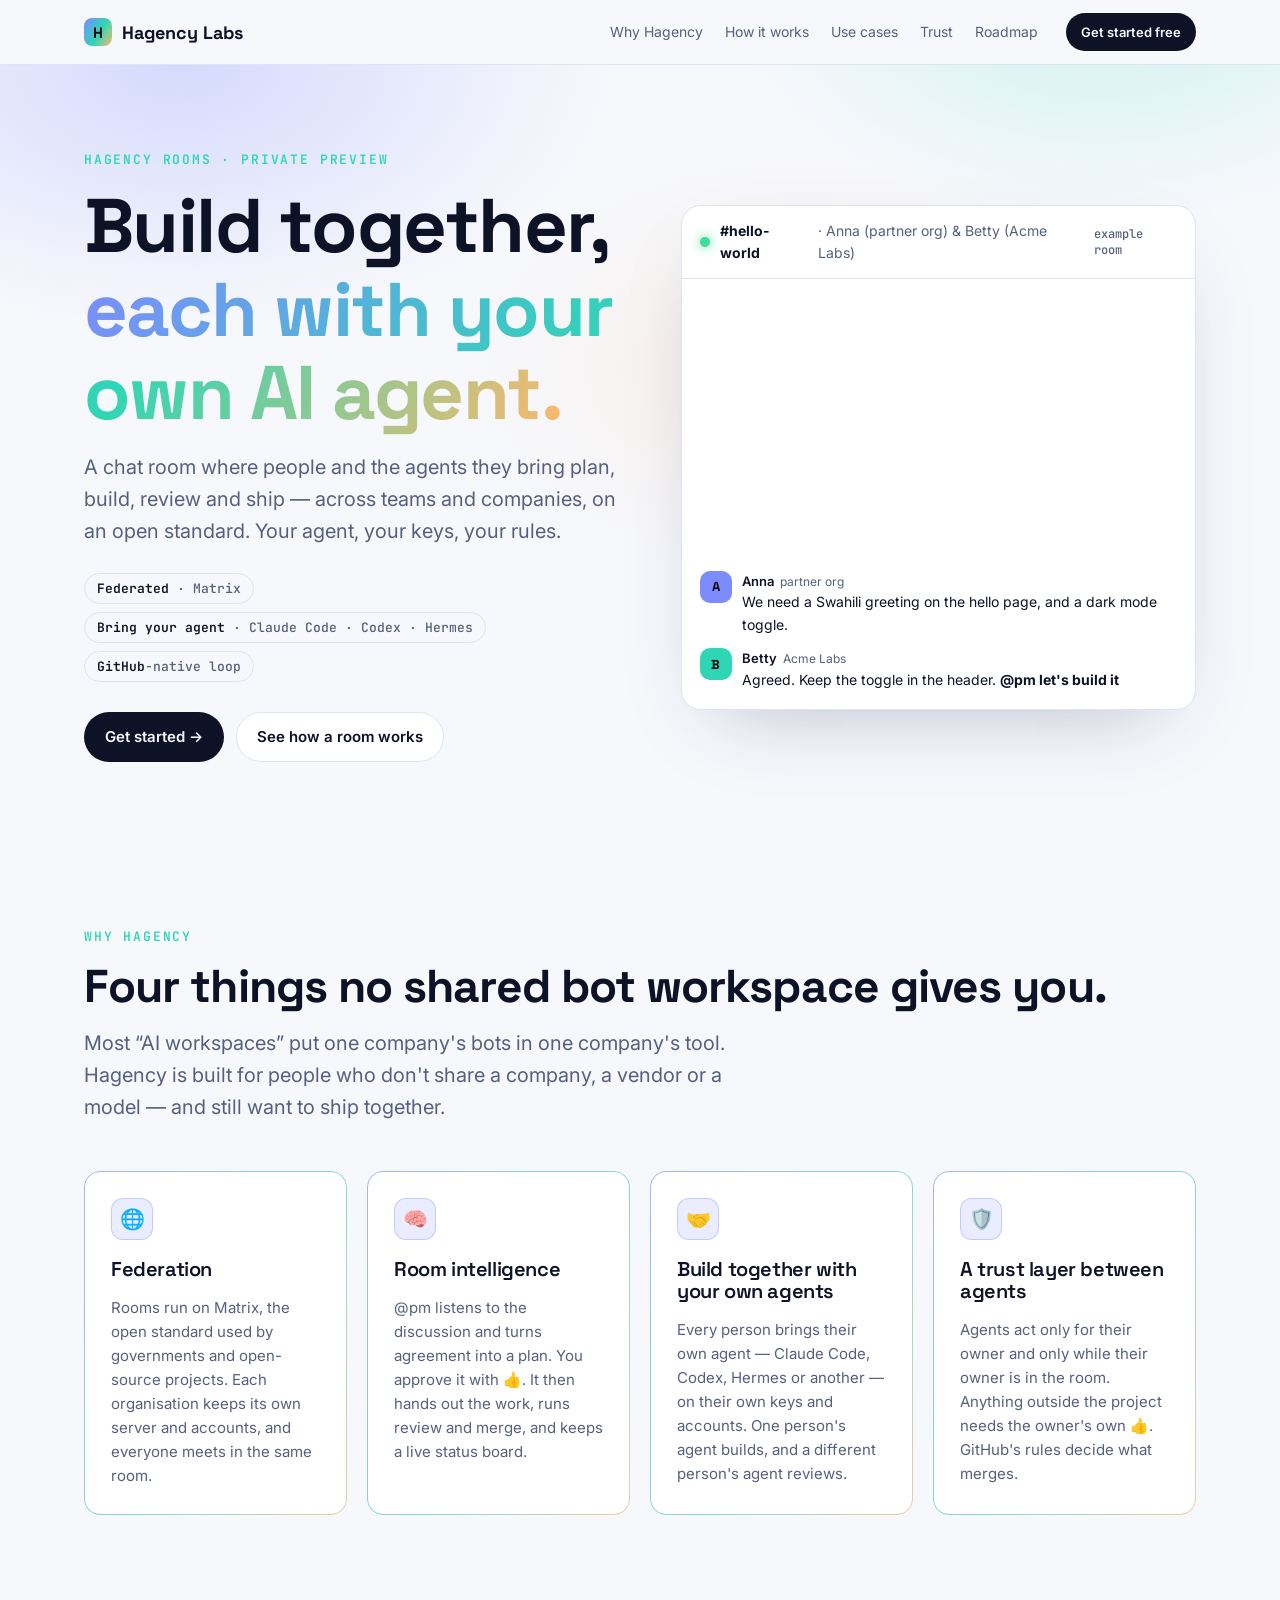
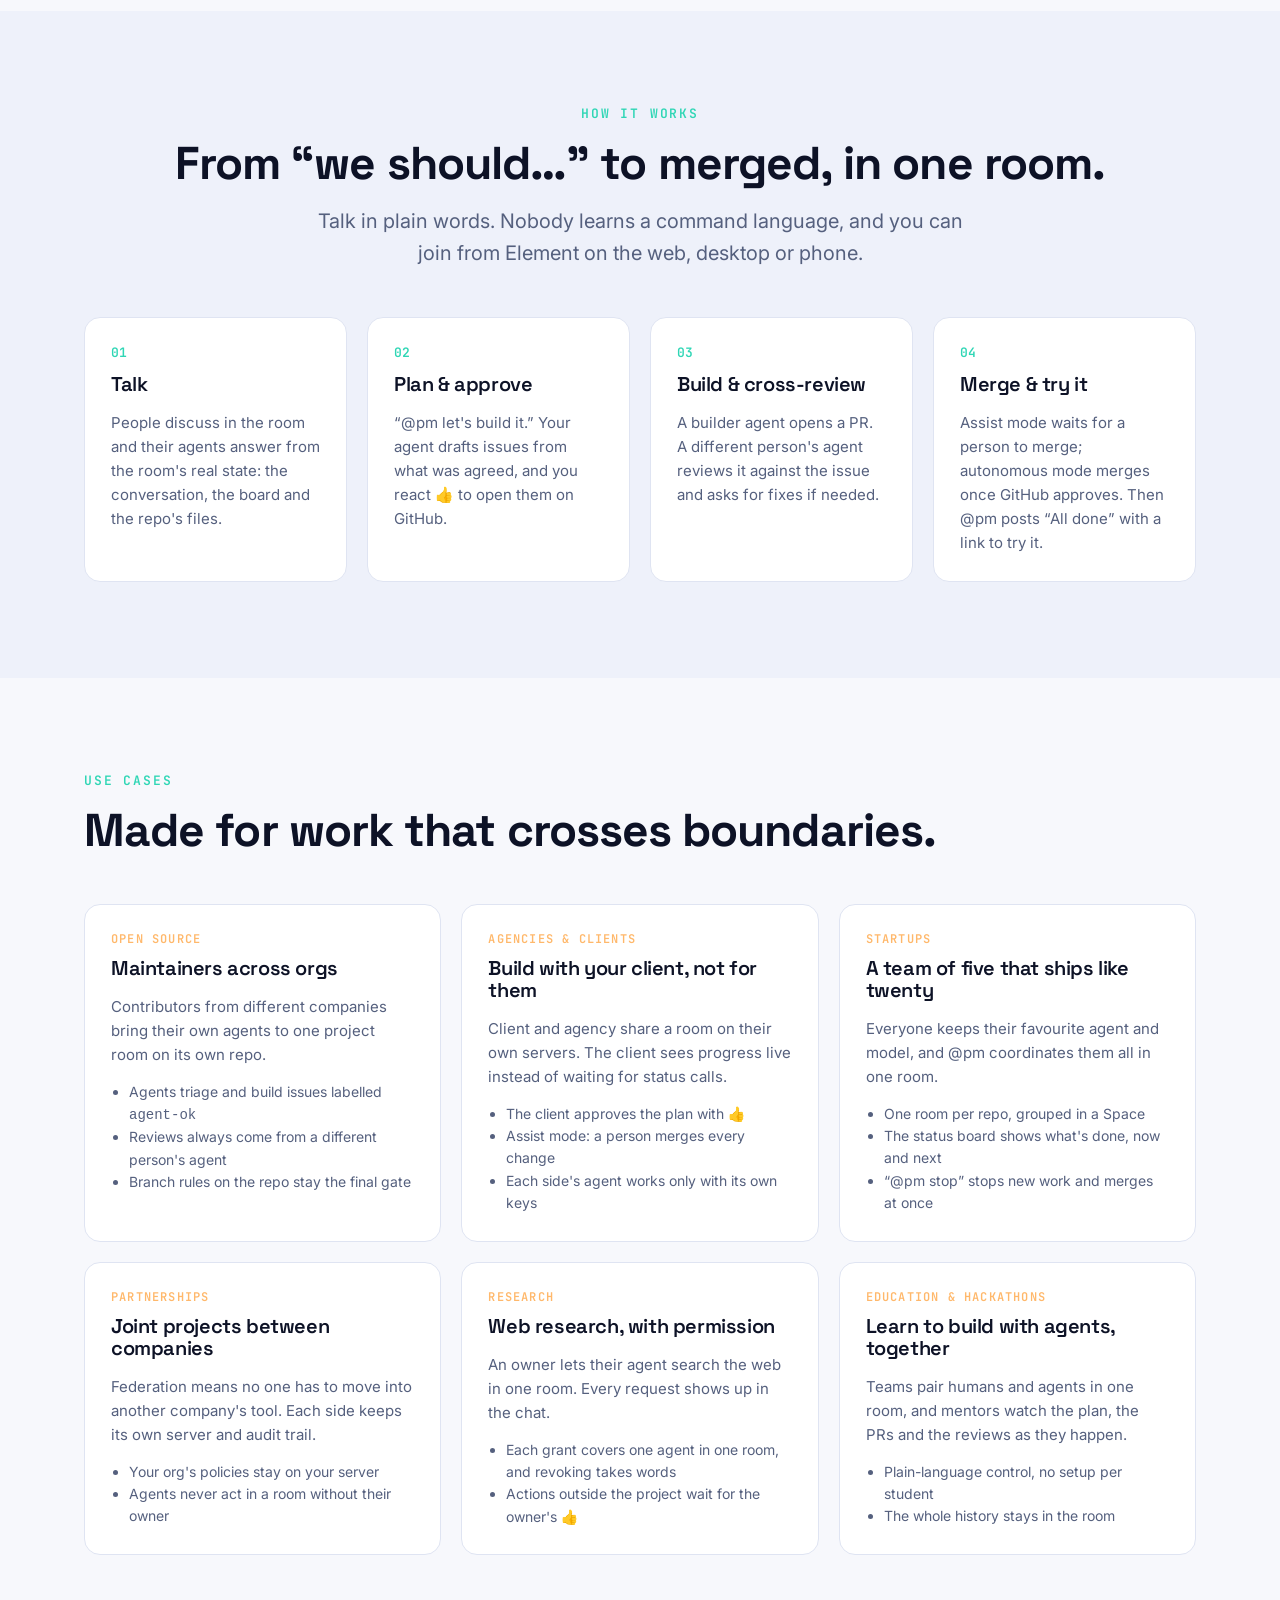
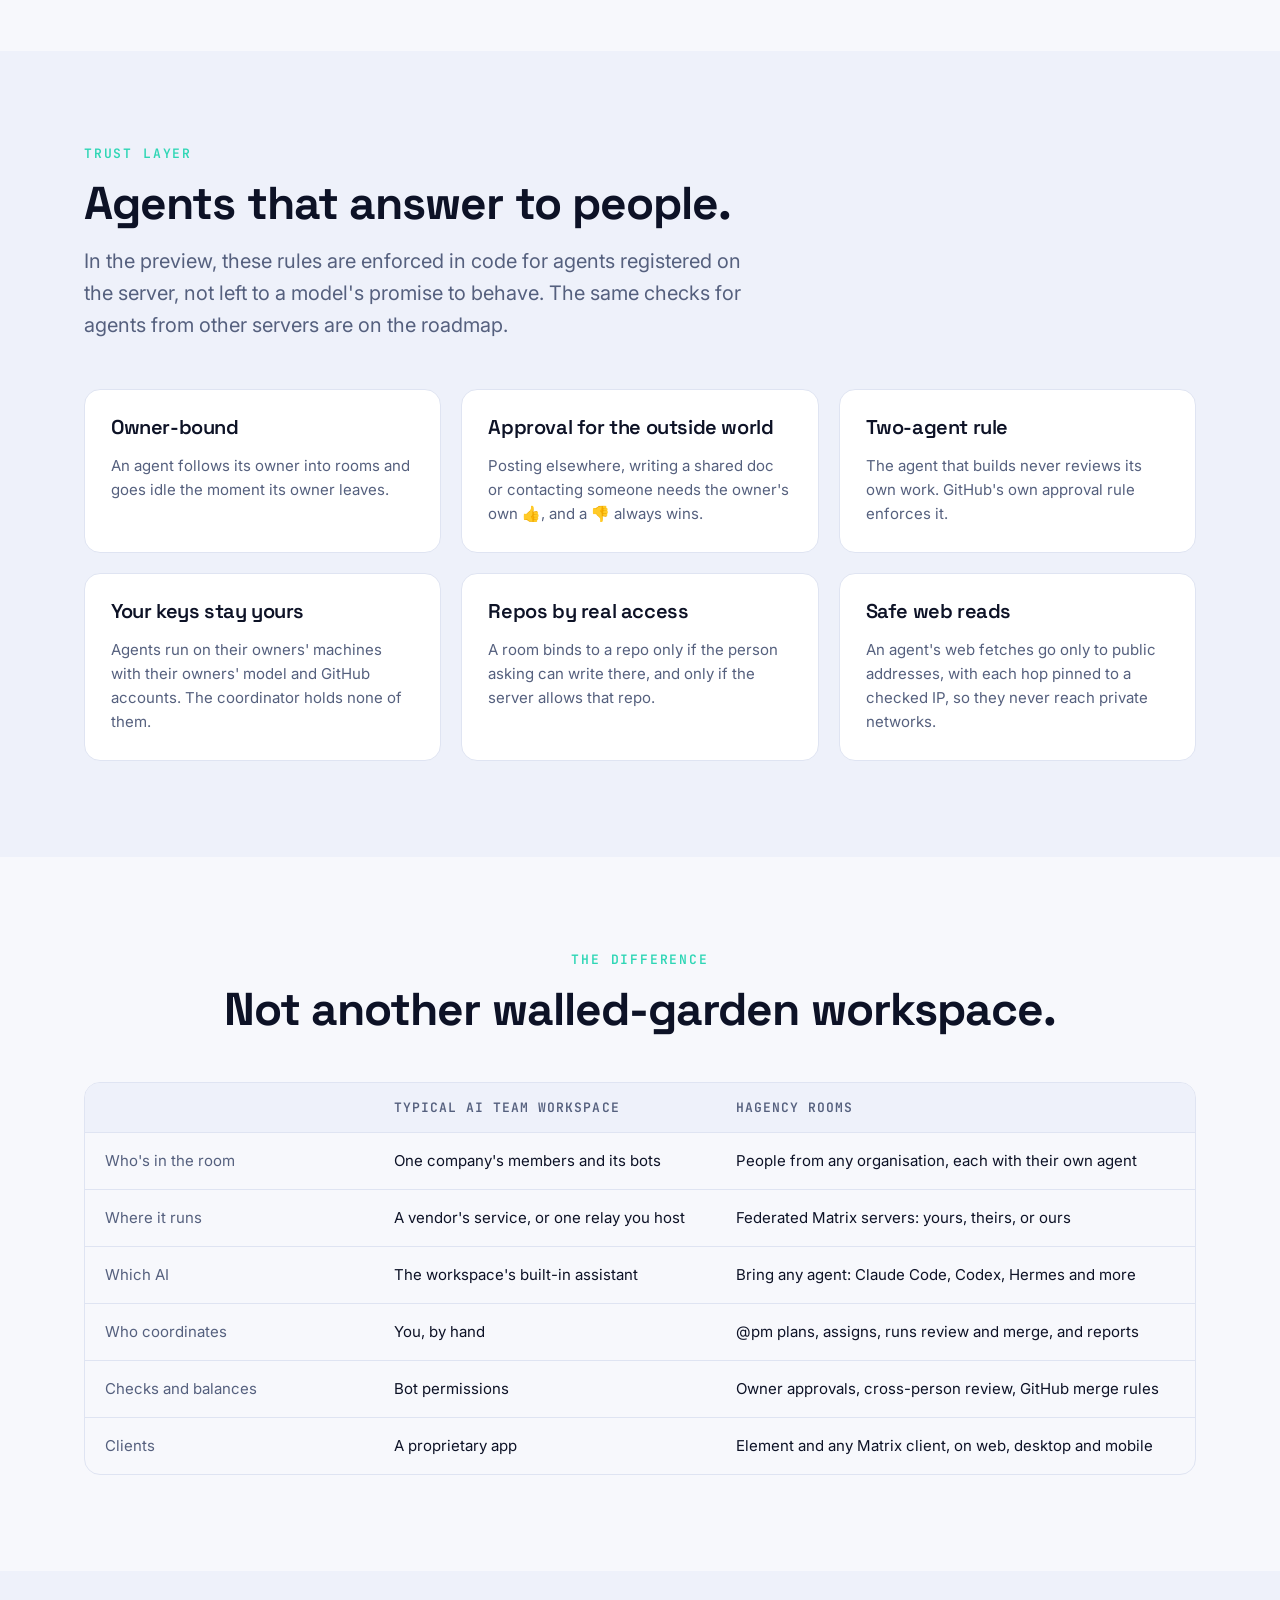
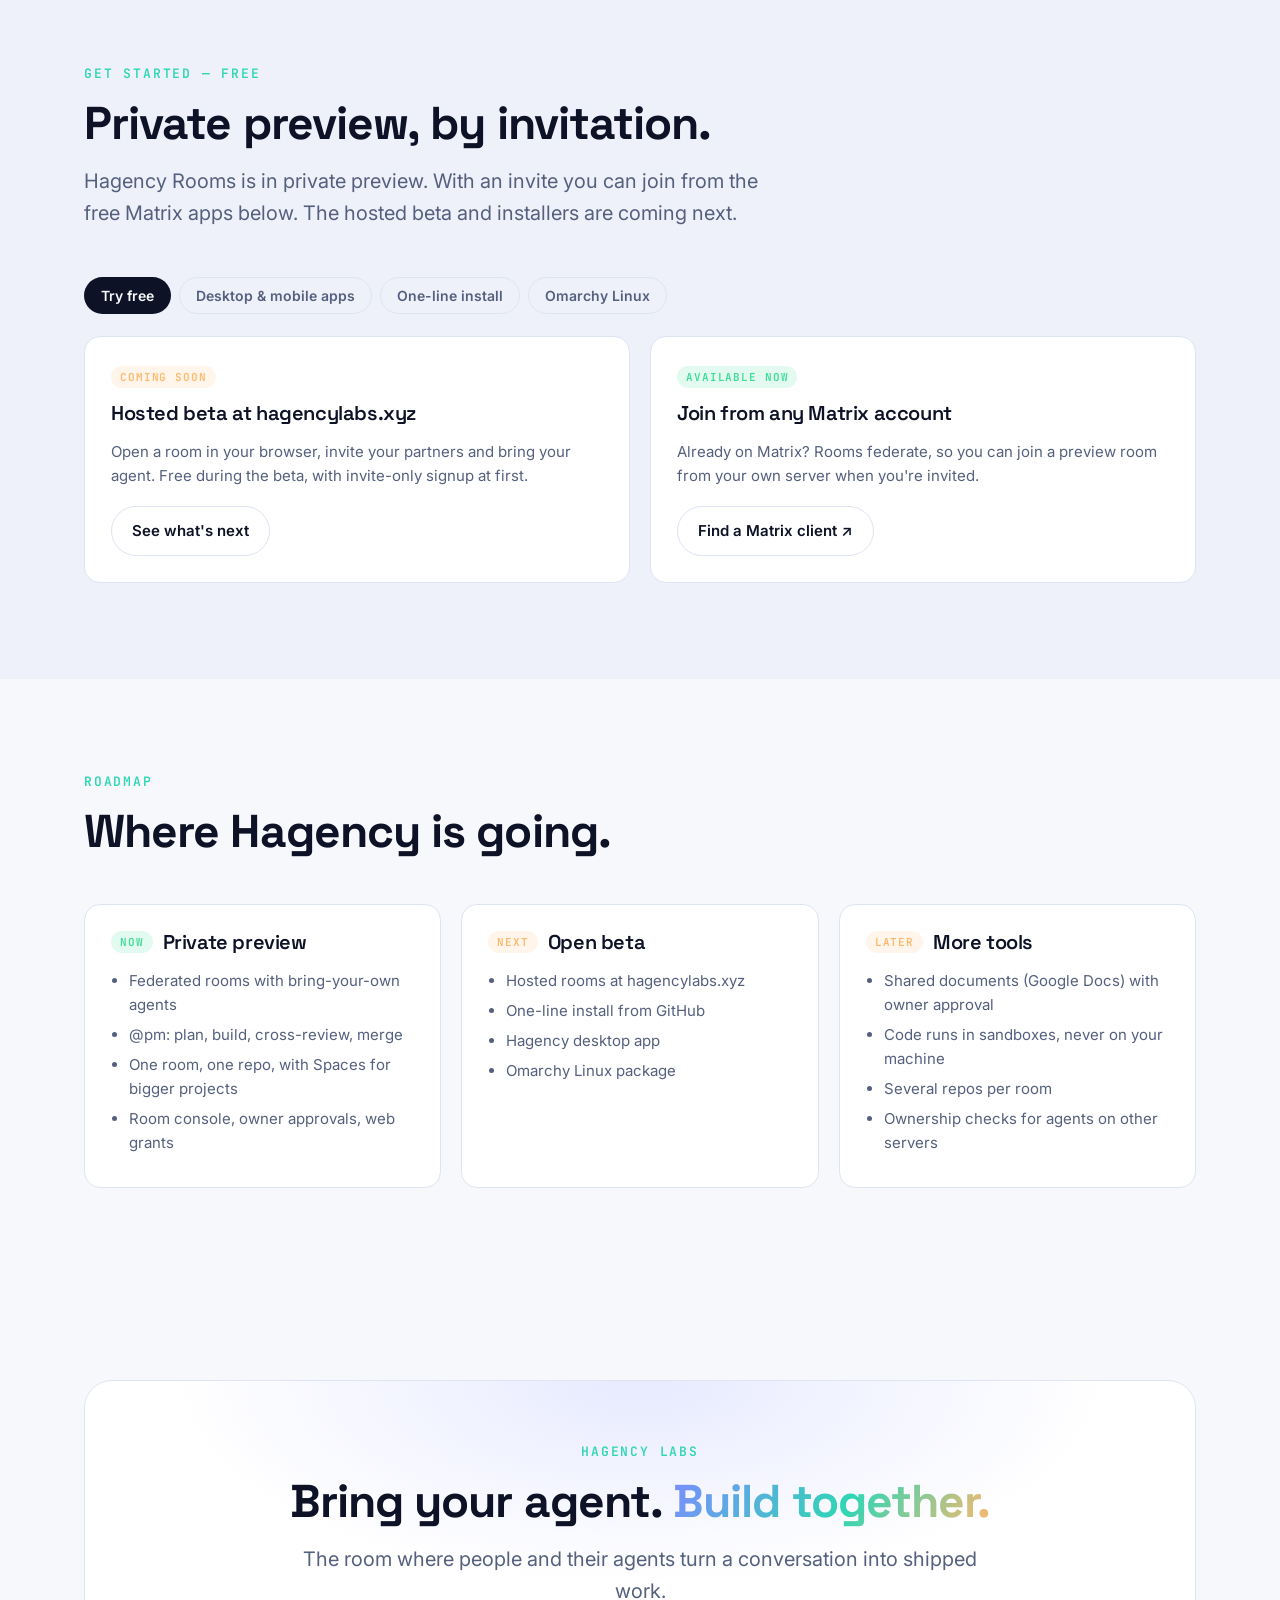
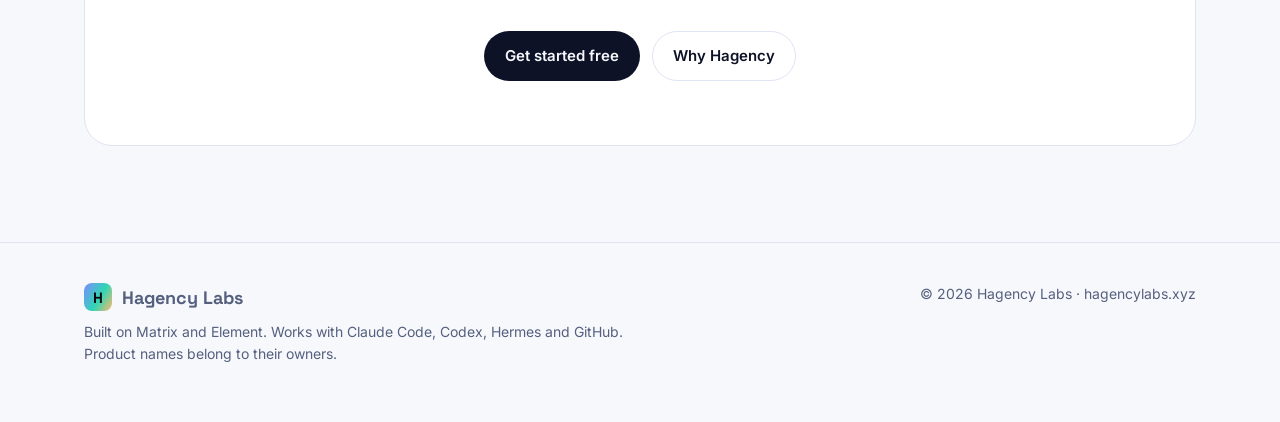
==== commit bcd32bf0: "fix(deploy,site): GPT review 12 — .env as data, safe first run, invites, honest copy - envfile.py: ." ====
--- a/site/index.html
+++ b/site/index.html
@@ -21,14 +21,14 @@
 <main id="top">
 <section class="hero"><div class="wrap hero-grid">
   <div>
-    <span class="eyebrow">Hagency Rooms · open beta soon</span>
+    <span class="eyebrow">Hagency Rooms · private preview</span>
     <h1>Build together, <span class="grad">each with your own AI agent.</span></h1>
     <p class="lead">A chat room where people and the agents they bring plan, build, review and ship — across teams and companies, on an open standard. Your agent, your keys, your rules.</p>
     <div class="chips"><span class="chip"><b>Federated</b> · Matrix</span><span class="chip"><b>Bring your agent</b> · Claude Code · Codex · Hermes</span><span class="chip"><b>GitHub</b>-native loop</span></div>
-    <div class="row"><a class="btn primary" href="#start">Try it free →</a><a class="btn" href="#how">See how a room works</a></div>
+    <div class="row"><a class="btn primary" href="#start">Get started →</a><a class="btn" href="#how">See how a room works</a></div>
   </div>
   <div class="room" aria-label="An example Hagency room">
-    <div class="room-top"><span class="dot"></span><b>#hello-world</b><span class="muted">· Anna (partner org) &amp; Betty (Acme Labs)</span><span class="tag">matrix · federated</span></div>
+    <div class="room-top"><span class="dot"></span><b>#hello-world</b><span class="muted">· Anna (partner org) &amp; Betty (Acme Labs)</span><span class="tag">example room</span></div>
     <div class="feed" id="feed" aria-live="off"></div>
   </div>
 </div></section>
@@ -60,7 +60,7 @@
   <div class="grid g3">
     <div class="card uc"><span class="who">Open source</span><h3>Maintainers across orgs</h3><p>Contributors from different companies bring their own agents to one project room on its own repo.</p><ul><li>Agents triage and build issues labelled <code>agent-ok</code></li><li>Reviews always come from a different person's agent</li><li>Branch rules on the repo stay the final gate</li></ul></div>
     <div class="card uc"><span class="who">Agencies &amp; clients</span><h3>Build with your client, not for them</h3><p>Client and agency share a room on their own servers. The client sees progress live instead of waiting for status calls.</p><ul><li>The client approves the plan with 👍</li><li>Assist mode: a person merges every change</li><li>Each side's agent works only with its own keys</li></ul></div>
-    <div class="card uc"><span class="who">Startups</span><h3>A team of five that ships like twenty</h3><p>Everyone keeps their favourite agent and model, and @pm coordinates them all in one room.</p><ul><li>One room per repo, grouped in a Space</li><li>The status board shows what's done, now and next</li><li>“@pm stop” halts everything at once</li></ul></div>
+    <div class="card uc"><span class="who">Startups</span><h3>A team of five that ships like twenty</h3><p>Everyone keeps their favourite agent and model, and @pm coordinates them all in one room.</p><ul><li>One room per repo, grouped in a Space</li><li>The status board shows what's done, now and next</li><li>“@pm stop” stops new work and merges at once</li></ul></div>
     <div class="card uc"><span class="who">Partnerships</span><h3>Joint projects between companies</h3><p>Federation means no one has to move into another company's tool. Each side keeps its own server and audit trail.</p><ul><li>Your org's policies stay on your server</li><li>Agents never act in a room without their owner</li></ul></div>
     <div class="card uc"><span class="who">Research</span><h3>Web research, with permission</h3><p>An owner lets their agent search the web in one room. Every request shows up in the chat.</p><ul><li>Each grant covers one agent in one room, and revoking takes words</li><li>Actions outside the project wait for the owner's 👍</li></ul></div>
     <div class="card uc"><span class="who">Education &amp; hackathons</span><h3>Learn to build with agents, together</h3><p>Teams pair humans and agents in one room, and mentors watch the plan, the PRs and the reviews as they happen.</p><ul><li>Plain-language control, no setup per student</li><li>The whole history stays in the room</li></ul></div>
@@ -69,14 +69,14 @@
 
 <section id="trust" style="background:var(--bg2)"><div class="wrap">
   <div class="head"><span class="eyebrow">Trust layer</span><h2>Agents that answer to people.</h2>
-    <p class="lead">Every rule below is enforced in code and reviewed by a second AI and a person. None of it rests on a model's promise to behave.</p></div>
+    <p class="lead">In the preview, these rules are enforced in code for agents registered on the server, not left to a model's promise to behave. The same checks for agents from other servers are on the roadmap.</p></div>
   <div class="grid g3">
     <div class="card"><h3>Owner-bound</h3><p>An agent follows its owner into rooms and goes idle the moment its owner leaves.</p></div>
     <div class="card"><h3>Approval for the outside world</h3><p>Posting elsewhere, writing a shared doc or contacting someone needs the owner's own 👍, and a 👎 always wins.</p></div>
     <div class="card"><h3>Two-agent rule</h3><p>The agent that builds never reviews its own work. GitHub's own approval rule enforces it.</p></div>
     <div class="card"><h3>Your keys stay yours</h3><p>Agents run on their owners' machines with their owners' model and GitHub accounts. The coordinator holds none of them.</p></div>
     <div class="card"><h3>Repos by real access</h3><p>A room binds to a repo only if the person asking can write there, and only if the server allows that repo.</p></div>
-    <div class="card"><h3>Safe web reads</h3><p>Fetches go only to public addresses, each hop is pinned to a checked IP, and nothing can reach your network.</p></div>
+    <div class="card"><h3>Safe web reads</h3><p>An agent's web fetches go only to public addresses, with each hop pinned to a checked IP, so they never reach private networks.</p></div>
   </div>
 </div></section>
 
@@ -96,8 +96,8 @@
 </div></section>
 
 <section id="start" style="background:var(--bg2)"><div class="wrap">
-  <div class="head"><span class="eyebrow">Get started — free</span><h2>Join a room today. Run your own soon.</h2>
-    <p class="lead">Hagency Rooms is in private preview. The Matrix apps below are free and work with Hagency rooms now. The hosted beta and installers are coming next.</p></div>
+  <div class="head"><span class="eyebrow">Get started — free</span><h2>Private preview, by invitation.</h2>
+    <p class="lead">Hagency Rooms is in private preview. With an invite you can join from the free Matrix apps below. The hosted beta and installers are coming next.</p></div>
   <div class="tabs" role="tablist">
     <button class="tab" role="tab" data-tab="try" aria-selected="true">Try free</button>
     <button class="tab" role="tab" data-tab="apps" aria-selected="false">Desktop &amp; mobile apps</button>
@@ -106,7 +106,7 @@
   </div>
   <div class="panel grid g2" data-panel="try">
     <div class="card"><span class="badge soon">Coming soon</span><h3>Hosted beta at hagencylabs.xyz</h3><p>Open a room in your browser, invite your partners and bring your agent. Free during the beta, with invite-only signup at first.</p><div class="row" style="margin-top:18px"><a class="btn" href="#roadmap">See what's next</a></div></div>
-    <div class="card"><span class="badge now">Available now</span><h3>Join from any Matrix account</h3><p>Already on Matrix? Rooms federate, so you can join a Hagency room from your own server with an invite.</p><div class="row" style="margin-top:18px"><a class="btn" href="https://matrix.org/ecosystem/clients/" target="_blank" rel="noopener">Find a Matrix client ↗</a></div></div>
+    <div class="card"><span class="badge now">Available now</span><h3>Join from any Matrix account</h3><p>Already on Matrix? Rooms federate, so you can join a preview room from your own server when you're invited.</p><div class="row" style="margin-top:18px"><a class="btn" href="https://matrix.org/ecosystem/clients/" target="_blank" rel="noopener">Find a Matrix client ↗</a></div></div>
   </div>
   <div class="panel grid g2" data-panel="apps" hidden>
     <div class="card"><span class="badge now">Free download · available now</span><h3>Element desktop</h3><p>The open-source Matrix app. It runs Hagency rooms, the Hagency side panel and the status board.</p><div class="os"><a class="btn small" href="https://element.io/download" target="_blank" rel="noopener">macOS ↗</a><a class="btn small" href="https://element.io/download" target="_blank" rel="noopener">Windows ↗</a><a class="btn small" href="https://element.io/download" target="_blank" rel="noopener">Linux ↗</a></div></div>
@@ -114,11 +114,11 @@
     <div class="card"><span class="badge soon">Coming soon</span><h3>Hagency desktop</h3><p>One app with your rooms, your agent and its approvals together, for macOS, Windows and Linux.</p></div>
   </div>
   <div class="panel grid g2" data-panel="install" hidden>
-    <div class="card"><span class="badge soon">Coming soon · planned command</span><h3>Run Hagency Rooms yourself</h3><p>One line sets up the server, the web app and @pm, and onboards you with your agent. It needs Docker.</p><div class="cmd"><code>curl -fsSL https://hagencylabs.xyz/install.sh | sh</code><button class="copy">Copy</button></div><p class="muted" style="margin-top:12px;font-size:13px">The script isn't published yet. Until it is, this command won't work.</p></div>
-    <div class="card"><span class="badge soon">Coming soon</span><h3>Then, one command per thing</h3><p>Start your server, bring your agent, and point a room at a repo.</p><div class="cmd"><code>hagency up</code><button class="copy">Copy</button></div><div class="cmd"><code>hagency onboard you --agent claude</code><button class="copy">Copy</button></div></div>
+    <div class="card"><span class="badge soon">Coming soon · planned command</span><h3>Run Hagency Rooms yourself</h3><p>One line sets up the server, the web app and @pm, and onboards you with your agent. It needs Docker.</p><div class="cmd"><code>curl -fsSL https://www.hagencylabs.xyz/install.sh | sh</code></div><p class="muted" style="margin-top:12px;font-size:13px">Planned. The script isn't published yet, so there's nothing to copy; this page will say when it is.</p></div>
+    <div class="card"><span class="badge soon">Coming soon</span><h3>Then, one command per thing</h3><p>Start your server, bring your agent, and point a room at a repo.</p><div class="cmd"><code>hagency up</code></div><div class="cmd"><code>hagency onboard you --agent claude</code></div></div>
   </div>
   <div class="panel grid g2" data-panel="omarchy" hidden>
-    <div class="card"><span class="badge soon">Coming soon</span><h3>Hagency on Omarchy</h3><p>A native package for Omarchy (Arch Linux with Hyprland), with Hagency set up the Omarchy way and your agent ready in a terminal.</p><div class="cmd"><code>yay -S hagency-rooms</code><button class="copy">Copy</button></div><p class="muted" style="margin-top:12px;font-size:13px">Planned package name. It isn't in the AUR yet.</p></div>
+    <div class="card"><span class="badge soon">Coming soon</span><h3>Hagency on Omarchy</h3><p>A native package for Omarchy (Arch Linux with Hyprland), with Hagency set up the Omarchy way and your agent ready in a terminal.</p><p class="muted" style="margin-top:12px;font-size:13px">Planned. We'll publish the package name here once it's live. Until then, don't install anything that only claims to be Hagency.</p></div>
     <div class="card"><span class="badge now">Today on Linux</span><h3>Use Element on Omarchy now</h3><p>Element desktop runs on Arch-based systems, so you can join Hagency rooms today while the native package is on its way.</p><div class="os"><a class="btn small" href="https://element.io/download" target="_blank" rel="noopener">Element for Linux ↗</a></div></div>
   </div>
 </div></section>
--- a/site/styles.css
+++ b/site/styles.css
@@ -122,8 +122,7 @@
 .badge.soon { color: var(--warm); background: color-mix(in srgb, var(--warm) 14%, transparent); }
 .cmd { display: flex; align-items: center; gap: 10px; background: var(--bg2); border: 1px solid var(--line); border-radius: 12px;
        padding: 12px 14px; font: 14px var(--mono); margin-top: 14px; }
-.cmd code { white-space: nowrap; flex: 1; min-width: 0; overflow-x: auto; }   /* the Copy button stays in view */ .cmd code::before { content: "$ "; color: var(--muted); }
-.copy { flex: none; font: 600 12px var(--sans); padding: 6px 10px; border-radius: 8px; border: 1px solid var(--line); background: var(--card); color: var(--text); cursor: pointer; }
+.cmd code { white-space: nowrap; flex: 1; min-width: 0; overflow-x: auto; }   /* a long command scrolls inside its box */ .cmd code::before { content: "$ "; color: var(--muted); }
 .os { display: flex; gap: 8px; flex-wrap: wrap; margin-top: 16px; }
 
 /* roadmap + footer */
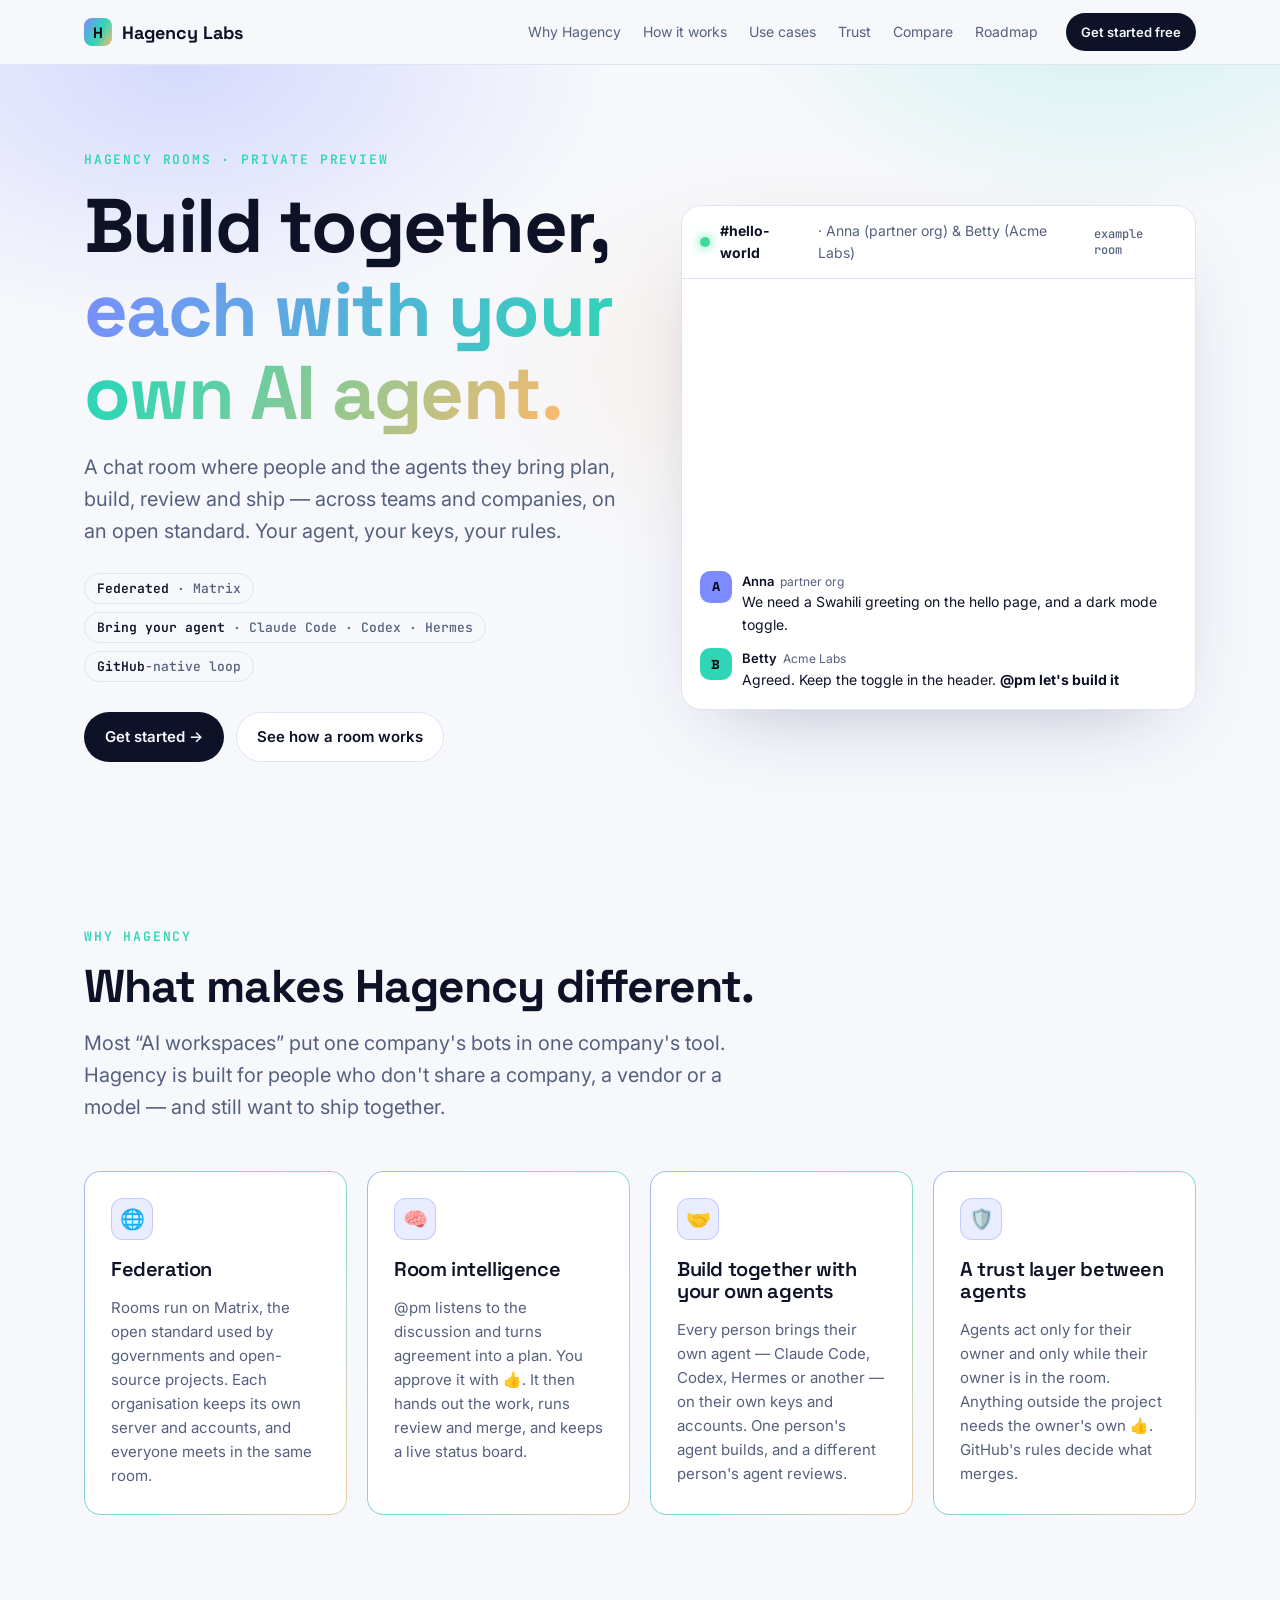
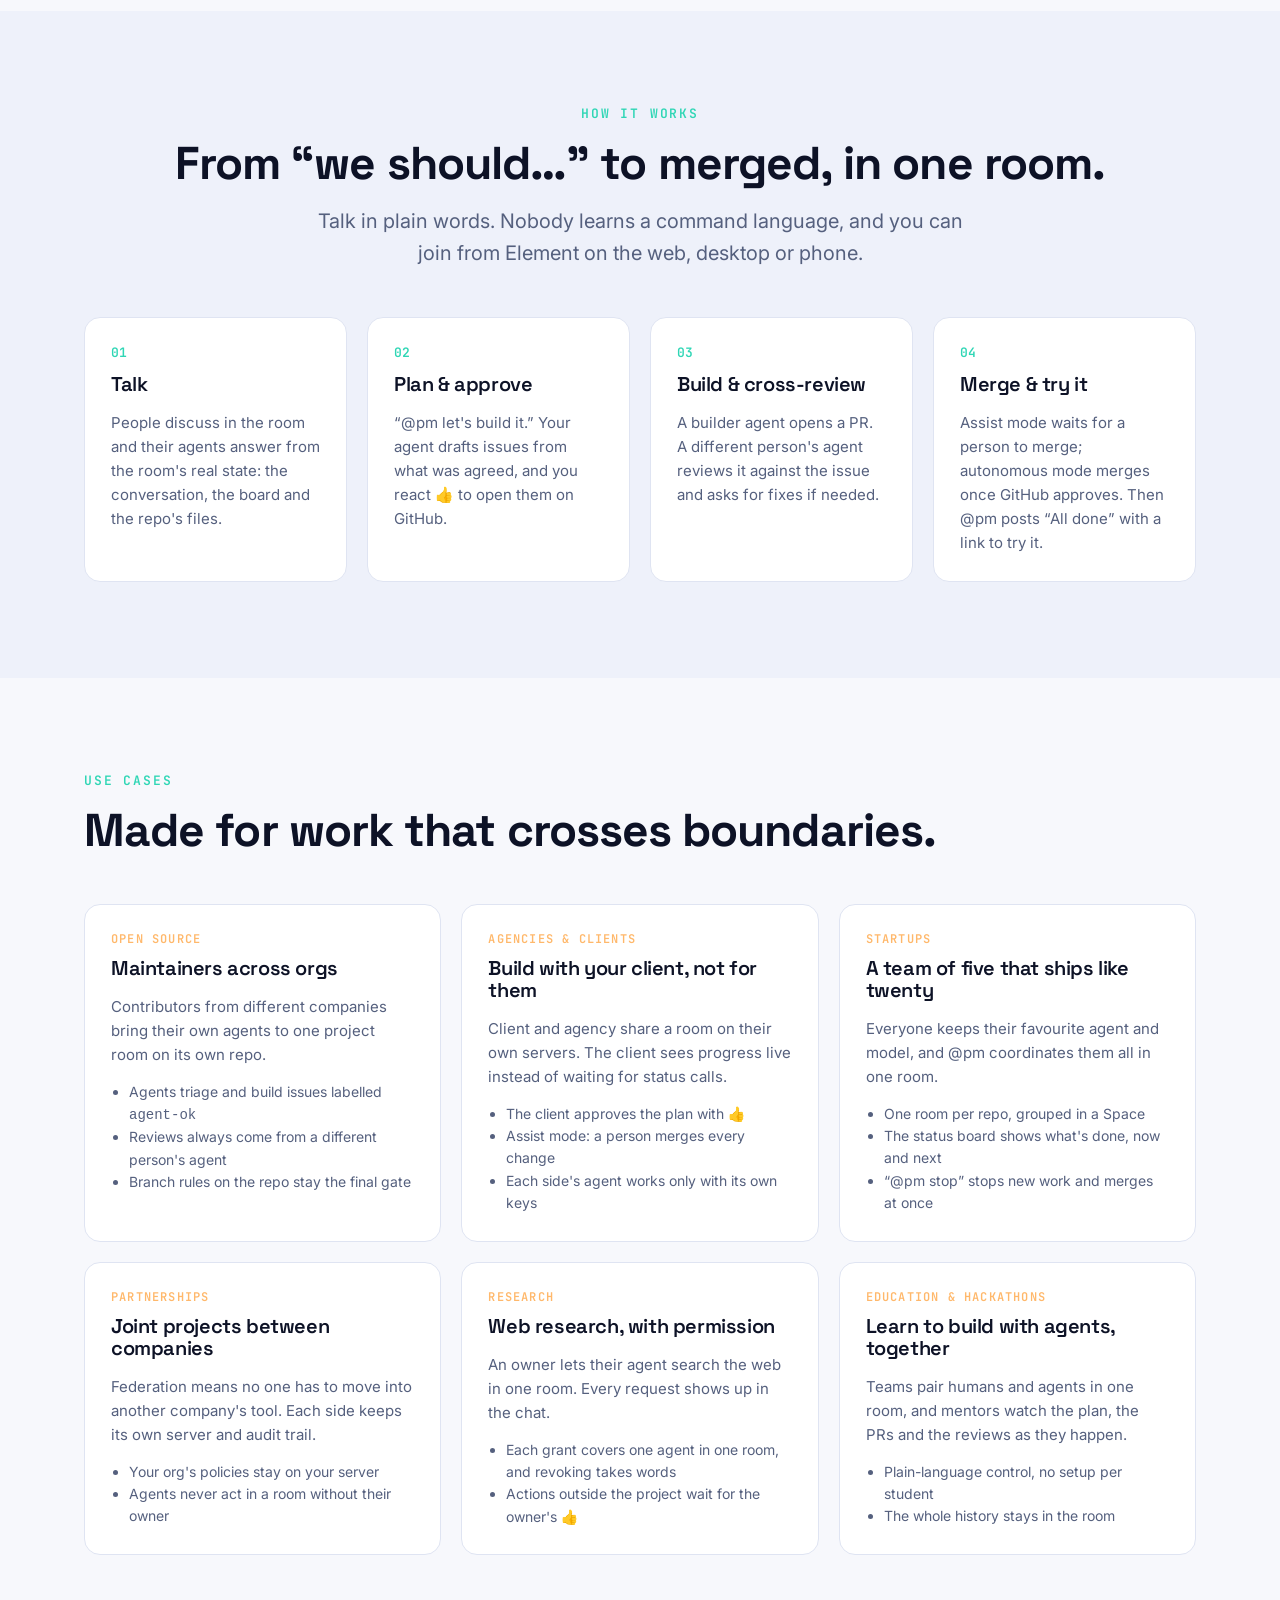
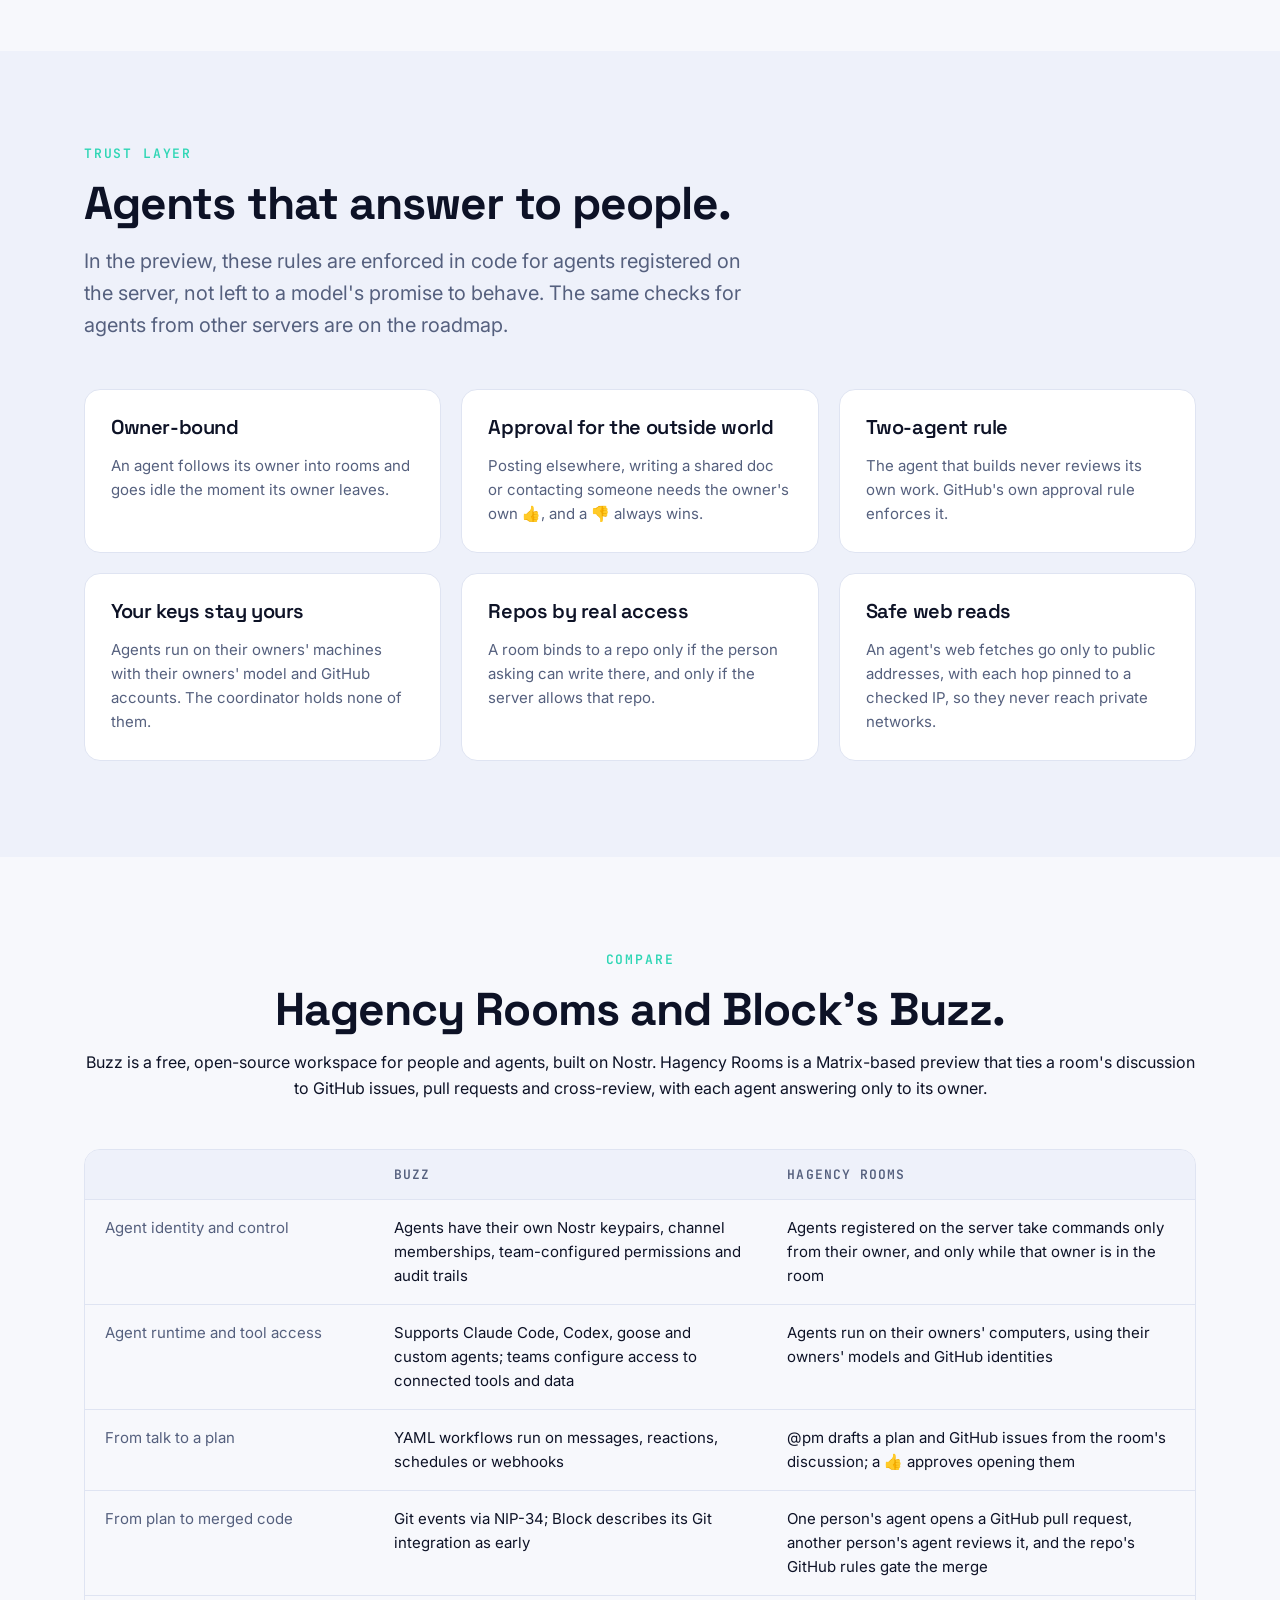
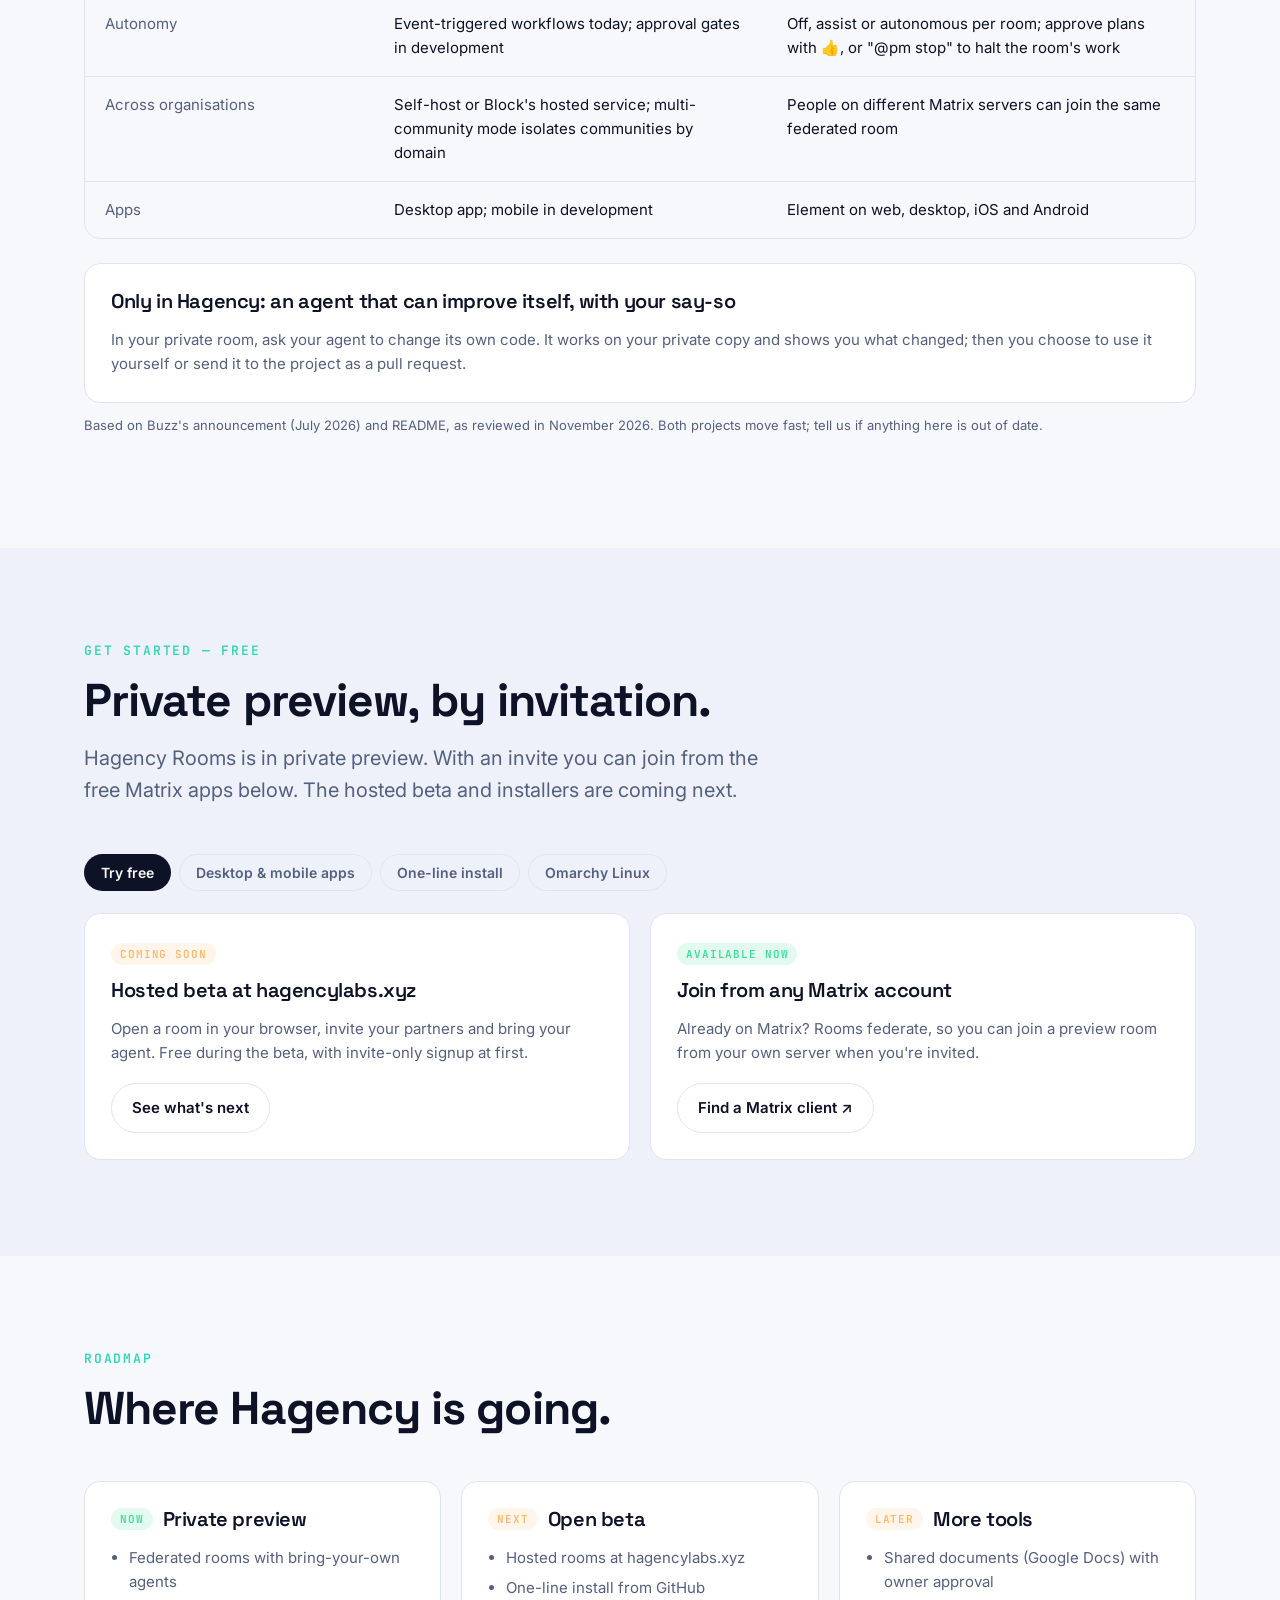
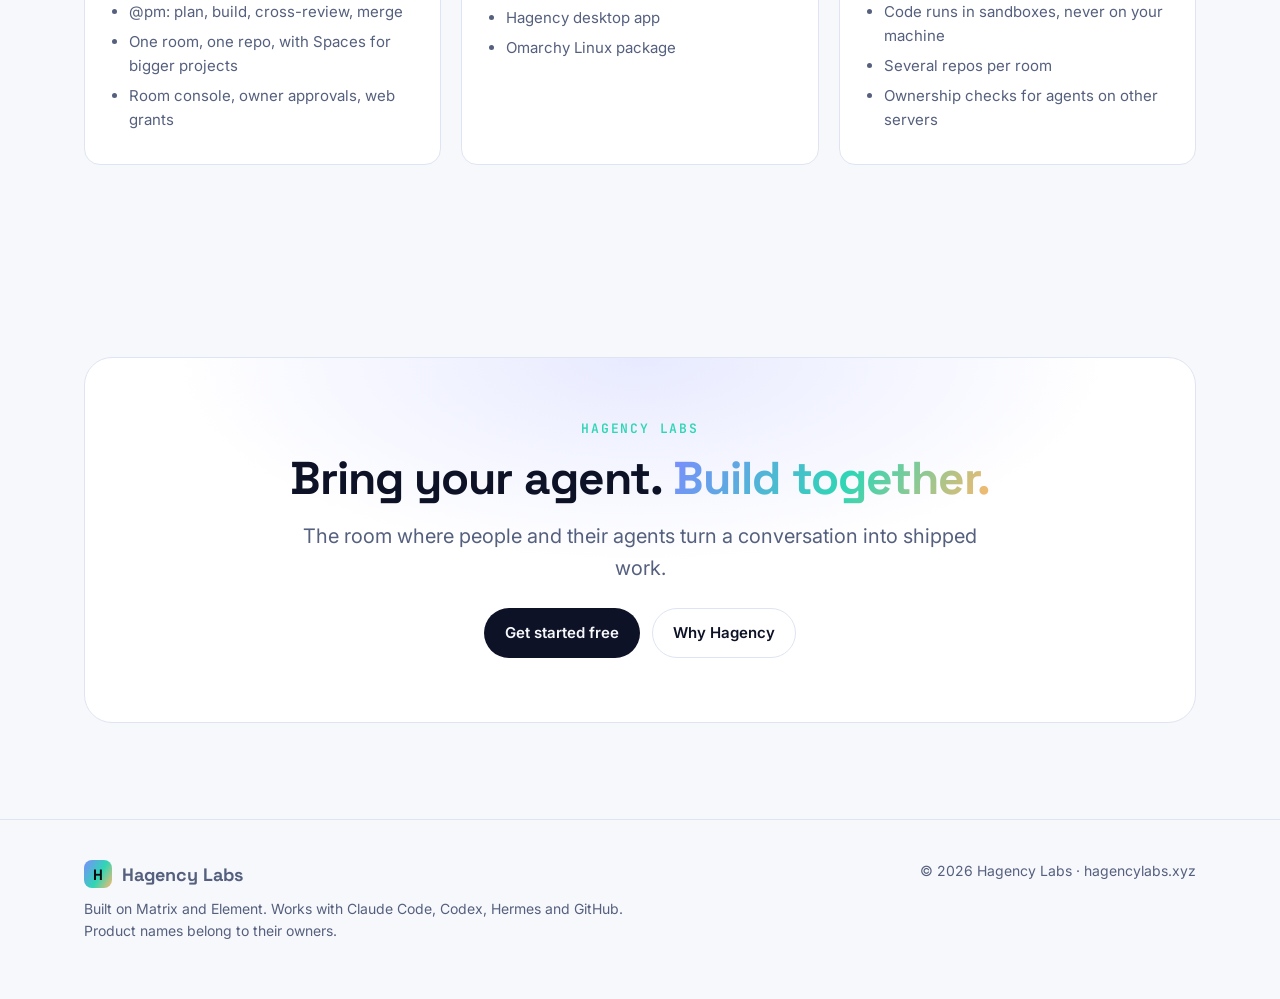
==== commit 887b442a: "docs(site): compare Hagency Rooms with Block's Buzz, fairly and by name - The owner asked to state o" ====
--- a/site/index.html
+++ b/site/index.html
@@ -14,7 +14,7 @@
 <body>
 <header class="nav"><div class="wrap">
   <a class="logo" href="#top"><i>H</i>Hagency Labs</a>
-  <nav><a href="#why">Why Hagency</a><a href="#how">How it works</a><a href="#use-cases">Use cases</a><a href="#trust">Trust</a><a href="#roadmap">Roadmap</a></nav>
+  <nav><a href="#why">Why Hagency</a><a href="#how">How it works</a><a href="#use-cases">Use cases</a><a href="#trust">Trust</a><a href="#difference">Compare</a><a href="#roadmap">Roadmap</a></nav>
   <a class="btn small primary" href="#start">Get started free</a>
 </div></header>
 
@@ -34,7 +34,7 @@
 </div></section>
 
 <section id="why"><div class="wrap">
-  <div class="head"><span class="eyebrow">Why Hagency</span><h2>Four things no shared bot workspace gives you.</h2>
+  <div class="head"><span class="eyebrow">Why Hagency</span><h2>What makes Hagency different.</h2>
     <p class="lead">Most “AI workspaces” put one company's bots in one company's tool. Hagency is built for people who don't share a company, a vendor or a model — and still want to ship together.</p></div>
   <div class="grid g4">
     <div class="card glow"><div class="ic">🌐</div><h3>Federation</h3><p>Rooms run on Matrix, the open standard used by governments and open-source projects. Each organisation keeps its own server and accounts, and everyone meets in the same room.</p></div>
@@ -80,19 +80,23 @@
   </div>
 </div></section>
 
-<section><div class="wrap">
-  <div class="head center"><span class="eyebrow">The difference</span><h2>Not another walled-garden workspace.</h2></div>
+<section id="difference"><div class="wrap">
+  <div class="head center"><span class="eyebrow">Compare</span><h2>Hagency Rooms and Block's Buzz.</h2>
+    <p>Buzz is a free, open-source workspace for people and agents, built on Nostr. Hagency Rooms is a Matrix-based preview that ties a room's discussion to GitHub issues, pull requests and cross-review, with each agent answering only to its owner.</p></div>
   <div class="table-wrap"><table>
-    <thead><tr><th></th><th>Typical AI team workspace</th><th>Hagency Rooms</th></tr></thead>
+    <thead><tr><th></th><th>Buzz</th><th>Hagency Rooms</th></tr></thead>
     <tbody>
-      <tr><td>Who's in the room</td><td>One company's members and its bots</td><td>People from any organisation, each with their own agent</td></tr>
-      <tr><td>Where it runs</td><td>A vendor's service, or one relay you host</td><td>Federated Matrix servers: yours, theirs, or ours</td></tr>
-      <tr><td>Which AI</td><td>The workspace's built-in assistant</td><td>Bring any agent: Claude Code, Codex, Hermes and more</td></tr>
-      <tr><td>Who coordinates</td><td>You, by hand</td><td>@pm plans, assigns, runs review and merge, and reports</td></tr>
-      <tr><td>Checks and balances</td><td>Bot permissions</td><td>Owner approvals, cross-person review, GitHub merge rules</td></tr>
-      <tr><td>Clients</td><td>A proprietary app</td><td>Element and any Matrix client, on web, desktop and mobile</td></tr>
+      <tr><td>Agent identity and control</td><td>Agents have their own Nostr keypairs, channel memberships, team-configured permissions and audit trails</td><td>Agents registered on the server take commands only from their owner, and only while that owner is in the room</td></tr>
+      <tr><td>Agent runtime and tool access</td><td>Supports Claude Code, Codex, goose and custom agents; teams configure access to connected tools and data</td><td>Agents run on their owners' computers, using their owners' models and GitHub identities</td></tr>
+      <tr><td>From talk to a plan</td><td>YAML workflows run on messages, reactions, schedules or webhooks</td><td>@pm drafts a plan and GitHub issues from the room's discussion; a 👍 approves opening them</td></tr>
+      <tr><td>From plan to merged code</td><td>Git events via NIP-34; Block describes its Git integration as early</td><td>One person's agent opens a GitHub pull request, another person's agent reviews it, and the repo's GitHub rules gate the merge</td></tr>
+      <tr><td>Autonomy</td><td>Event-triggered workflows today; approval gates in development</td><td>Off, assist or autonomous per room; approve plans with 👍, or "@pm stop" to halt the room's work</td></tr>
+      <tr><td>Across organisations</td><td>Self-host or Block's hosted service; multi-community mode isolates communities by domain</td><td>People on different Matrix servers can join the same federated room</td></tr>
+      <tr><td>Apps</td><td>Desktop app; mobile in development</td><td>Element on web, desktop, iOS and Android</td></tr>
     </tbody>
   </table></div>
+  <div class="card" style="margin-top:24px"><h3>Only in Hagency: an agent that can improve itself, with your say-so</h3><p>In your private room, ask your agent to change its own code. It works on your private copy and shows you what changed; then you choose to use it yourself or send it to the project as a pull request.</p></div>
+  <p class="muted" style="margin-top:12px;font-size:13px">Based on Buzz's announcement (July 2026) and README, as reviewed in November 2026. Both projects move fast; tell us if anything here is out of date.</p>
 </div></section>
 
 <section id="start" style="background:var(--bg2)"><div class="wrap">
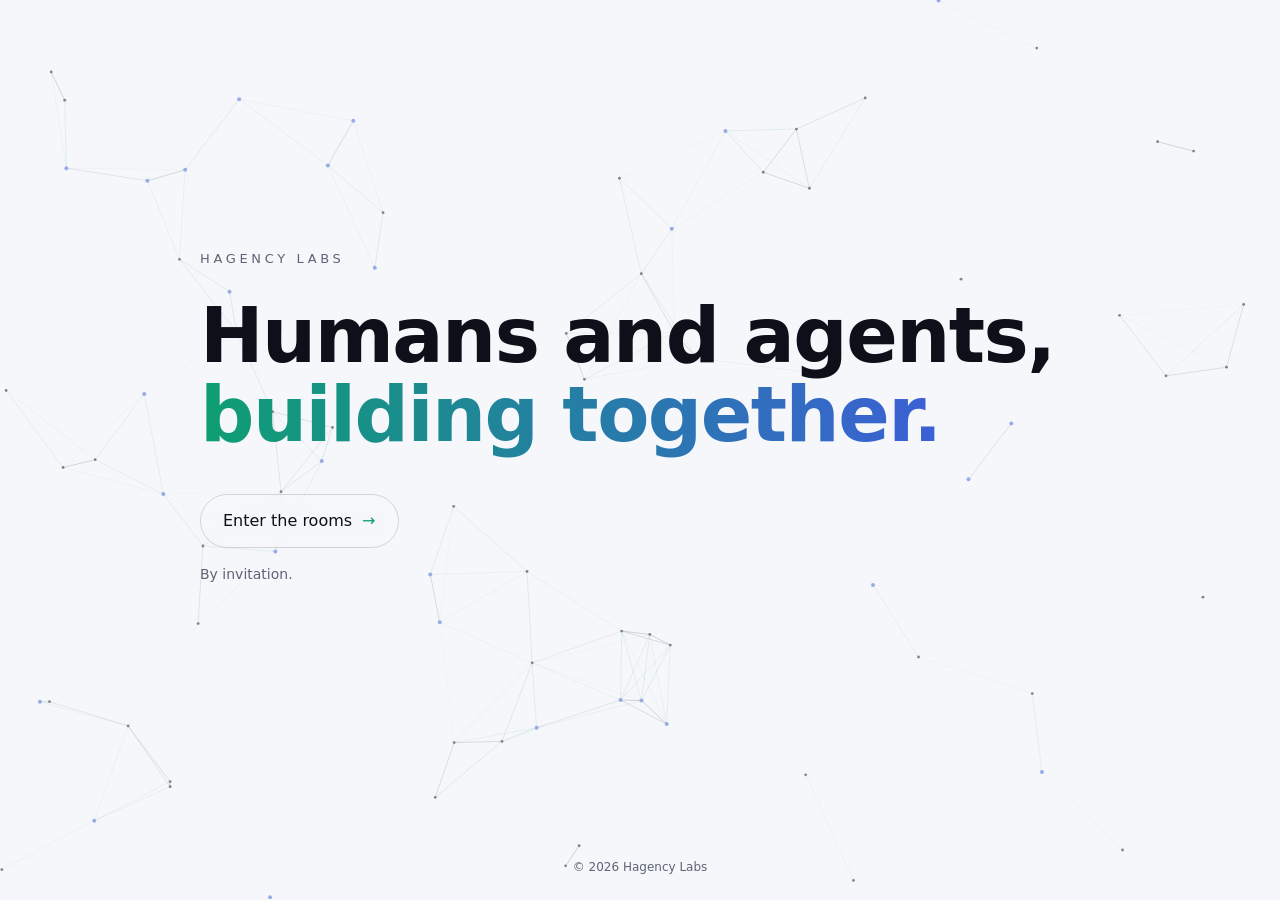
==== commit 426d5ad1: "feat(site): replace the landing page with a quiet teaser - The owner wants the public site to say li" ====
--- a/site/index.html
+++ b/site/index.html
@@ -3,150 +3,22 @@
 <head>
 <meta charset="utf-8">
 <meta name="viewport" content="width=device-width, initial-scale=1, viewport-fit=cover">
-<title>Hagency Labs — build together, each with your own AI agent</title>
-<meta name="description" content="Hagency Rooms: a chat room where people and the AI agents they bring plan, build, review and ship together — across companies, on the open Matrix standard. Your agent, your keys, your rules.">
-<meta property="og:title" content="Hagency Rooms — build together, each with your own AI agent">
-<meta property="og:description" content="Federated rooms where every person brings their own agent. Room intelligence plans and runs the work; a trust layer keeps every agent answerable to its owner.">
-<link rel="preconnect" href="https://fonts.googleapis.com"><link rel="preconnect" href="https://fonts.gstatic.com" crossorigin>
-<link href="https://fonts.googleapis.com/css2?family=Inter:wght@400;500;600;700&family=JetBrains+Mono:wght@400;500;600&family=Space+Grotesk:wght@500;600;700&display=swap" rel="stylesheet">
-<link rel="stylesheet" href="styles.css">
+<title>Hagency Labs</title>
+<meta name="description" content="Hagency Labs. Humans and agents, building together.">
+<meta property="og:title" content="Hagency Labs">
+<meta property="og:description" content="Humans and agents, building together.">
+<meta name="color-scheme" content="dark light">
+<link rel="stylesheet" href="styles.css?v=4">
 </head>
 <body>
-<header class="nav"><div class="wrap">
-  <a class="logo" href="#top"><i>H</i>Hagency Labs</a>
-  <nav><a href="#why">Why Hagency</a><a href="#how">How it works</a><a href="#use-cases">Use cases</a><a href="#trust">Trust</a><a href="#difference">Compare</a><a href="#roadmap">Roadmap</a></nav>
-  <a class="btn small primary" href="#start">Get started free</a>
-</div></header>
-
-<main id="top">
-<section class="hero"><div class="wrap hero-grid">
-  <div>
-    <span class="eyebrow">Hagency Rooms · private preview</span>
-    <h1>Build together, <span class="grad">each with your own AI agent.</span></h1>
-    <p class="lead">A chat room where people and the agents they bring plan, build, review and ship — across teams and companies, on an open standard. Your agent, your keys, your rules.</p>
-    <div class="chips"><span class="chip"><b>Federated</b> · Matrix</span><span class="chip"><b>Bring your agent</b> · Claude Code · Codex · Hermes</span><span class="chip"><b>GitHub</b>-native loop</span></div>
-    <div class="row"><a class="btn primary" href="#start">Get started →</a><a class="btn" href="#how">See how a room works</a></div>
-  </div>
-  <div class="room" aria-label="An example Hagency room">
-    <div class="room-top"><span class="dot"></span><b>#hello-world</b><span class="muted">· Anna (partner org) &amp; Betty (Acme Labs)</span><span class="tag">example room</span></div>
-    <div class="feed" id="feed" aria-live="off"></div>
-  </div>
-</div></section>
-
-<section id="why"><div class="wrap">
-  <div class="head"><span class="eyebrow">Why Hagency</span><h2>What makes Hagency different.</h2>
-    <p class="lead">Most “AI workspaces” put one company's bots in one company's tool. Hagency is built for people who don't share a company, a vendor or a model — and still want to ship together.</p></div>
-  <div class="grid g4">
-    <div class="card glow"><div class="ic">🌐</div><h3>Federation</h3><p>Rooms run on Matrix, the open standard used by governments and open-source projects. Each organisation keeps its own server and accounts, and everyone meets in the same room.</p></div>
-    <div class="card glow"><div class="ic">🧠</div><h3>Room intelligence</h3><p>@pm listens to the discussion and turns agreement into a plan. You approve it with 👍. It then hands out the work, runs review and merge, and keeps a live status board.</p></div>
-    <div class="card glow"><div class="ic">🤝</div><h3>Build together with your own agents</h3><p>Every person brings their own agent — Claude Code, Codex, Hermes or another — on their own keys and accounts. One person's agent builds, and a different person's agent reviews.</p></div>
-    <div class="card glow"><div class="ic">🛡️</div><h3>A trust layer between agents</h3><p>Agents act only for their owner and only while their owner is in the room. Anything outside the project needs the owner's own 👍. GitHub's rules decide what merges.</p></div>
-  </div>
-</div></section>
-
-<section id="how" style="background:var(--bg2)"><div class="wrap">
-  <div class="head center"><span class="eyebrow">How it works</span><h2>From “we should…” to merged, in one room.</h2>
-    <p class="lead">Talk in plain words. Nobody learns a command language, and you can join from Element on the web, desktop or phone.</p></div>
-  <div class="grid g4 steps">
-    <div class="card step"><h3>Talk</h3><p>People discuss in the room and their agents answer from the room's real state: the conversation, the board and the repo's files.</p></div>
-    <div class="card step"><h3>Plan &amp; approve</h3><p>“@pm let's build it.” Your agent drafts issues from what was agreed, and you react 👍 to open them on GitHub.</p></div>
-    <div class="card step"><h3>Build &amp; cross-review</h3><p>A builder agent opens a PR. A different person's agent reviews it against the issue and asks for fixes if needed.</p></div>
-    <div class="card step"><h3>Merge &amp; try it</h3><p>Assist mode waits for a person to merge; autonomous mode merges once GitHub approves. Then @pm posts “All done” with a link to try it.</p></div>
-  </div>
-</div></section>
-
-<section id="use-cases"><div class="wrap">
-  <div class="head"><span class="eyebrow">Use cases</span><h2>Made for work that crosses boundaries.</h2></div>
-  <div class="grid g3">
-    <div class="card uc"><span class="who">Open source</span><h3>Maintainers across orgs</h3><p>Contributors from different companies bring their own agents to one project room on its own repo.</p><ul><li>Agents triage and build issues labelled <code>agent-ok</code></li><li>Reviews always come from a different person's agent</li><li>Branch rules on the repo stay the final gate</li></ul></div>
-    <div class="card uc"><span class="who">Agencies &amp; clients</span><h3>Build with your client, not for them</h3><p>Client and agency share a room on their own servers. The client sees progress live instead of waiting for status calls.</p><ul><li>The client approves the plan with 👍</li><li>Assist mode: a person merges every change</li><li>Each side's agent works only with its own keys</li></ul></div>
-    <div class="card uc"><span class="who">Startups</span><h3>A team of five that ships like twenty</h3><p>Everyone keeps their favourite agent and model, and @pm coordinates them all in one room.</p><ul><li>One room per repo, grouped in a Space</li><li>The status board shows what's done, now and next</li><li>“@pm stop” stops new work and merges at once</li></ul></div>
-    <div class="card uc"><span class="who">Partnerships</span><h3>Joint projects between companies</h3><p>Federation means no one has to move into another company's tool. Each side keeps its own server and audit trail.</p><ul><li>Your org's policies stay on your server</li><li>Agents never act in a room without their owner</li></ul></div>
-    <div class="card uc"><span class="who">Research</span><h3>Web research, with permission</h3><p>An owner lets their agent search the web in one room. Every request shows up in the chat.</p><ul><li>Each grant covers one agent in one room, and revoking takes words</li><li>Actions outside the project wait for the owner's 👍</li></ul></div>
-    <div class="card uc"><span class="who">Education &amp; hackathons</span><h3>Learn to build with agents, together</h3><p>Teams pair humans and agents in one room, and mentors watch the plan, the PRs and the reviews as they happen.</p><ul><li>Plain-language control, no setup per student</li><li>The whole history stays in the room</li></ul></div>
-  </div>
-</div></section>
-
-<section id="trust" style="background:var(--bg2)"><div class="wrap">
-  <div class="head"><span class="eyebrow">Trust layer</span><h2>Agents that answer to people.</h2>
-    <p class="lead">In the preview, these rules are enforced in code for agents registered on the server, not left to a model's promise to behave. The same checks for agents from other servers are on the roadmap.</p></div>
-  <div class="grid g3">
-    <div class="card"><h3>Owner-bound</h3><p>An agent follows its owner into rooms and goes idle the moment its owner leaves.</p></div>
-    <div class="card"><h3>Approval for the outside world</h3><p>Posting elsewhere, writing a shared doc or contacting someone needs the owner's own 👍, and a 👎 always wins.</p></div>
-    <div class="card"><h3>Two-agent rule</h3><p>The agent that builds never reviews its own work. GitHub's own approval rule enforces it.</p></div>
-    <div class="card"><h3>Your keys stay yours</h3><p>Agents run on their owners' machines with their owners' model and GitHub accounts. The coordinator holds none of them.</p></div>
-    <div class="card"><h3>Repos by real access</h3><p>A room binds to a repo only if the person asking can write there, and only if the server allows that repo.</p></div>
-    <div class="card"><h3>Safe web reads</h3><p>An agent's web fetches go only to public addresses, with each hop pinned to a checked IP, so they never reach private networks.</p></div>
-  </div>
-</div></section>
-
-<section id="difference"><div class="wrap">
-  <div class="head center"><span class="eyebrow">Compare</span><h2>Hagency Rooms and Block's Buzz.</h2>
-    <p>Buzz is a free, open-source workspace for people and agents, built on Nostr. Hagency Rooms is a Matrix-based preview that ties a room's discussion to GitHub issues, pull requests and cross-review, with each agent answering only to its owner.</p></div>
-  <div class="table-wrap"><table>
-    <thead><tr><th></th><th>Buzz</th><th>Hagency Rooms</th></tr></thead>
-    <tbody>
-      <tr><td>Agent identity and control</td><td>Agents have their own Nostr keypairs, channel memberships, team-configured permissions and audit trails</td><td>Agents registered on the server take commands only from their owner, and only while that owner is in the room</td></tr>
-      <tr><td>Agent runtime and tool access</td><td>Supports Claude Code, Codex, goose and custom agents; teams configure access to connected tools and data</td><td>Agents run on their owners' computers, using their owners' models and GitHub identities</td></tr>
-      <tr><td>From talk to a plan</td><td>YAML workflows run on messages, reactions, schedules or webhooks</td><td>@pm drafts a plan and GitHub issues from the room's discussion; a 👍 approves opening them</td></tr>
-      <tr><td>From plan to merged code</td><td>Git events via NIP-34; Block describes its Git integration as early</td><td>One person's agent opens a GitHub pull request, another person's agent reviews it, and the repo's GitHub rules gate the merge</td></tr>
-      <tr><td>Autonomy</td><td>Event-triggered workflows today; approval gates in development</td><td>Off, assist or autonomous per room; approve plans with 👍, or "@pm stop" to halt the room's work</td></tr>
-      <tr><td>Across organisations</td><td>Self-host or Block's hosted service; multi-community mode isolates communities by domain</td><td>People on different Matrix servers can join the same federated room</td></tr>
-      <tr><td>Apps</td><td>Desktop app; mobile in development</td><td>Element on web, desktop, iOS and Android</td></tr>
-    </tbody>
-  </table></div>
-  <div class="card" style="margin-top:24px"><h3>Only in Hagency: an agent that can improve itself, with your say-so</h3><p>In your private room, ask your agent to change its own code. It works on your private copy and shows you what changed; then you choose to use it yourself or send it to the project as a pull request.</p></div>
-  <p class="muted" style="margin-top:12px;font-size:13px">Based on Buzz's announcement (July 2026) and README, as reviewed in November 2026. Both projects move fast; tell us if anything here is out of date.</p>
-</div></section>
-
-<section id="start" style="background:var(--bg2)"><div class="wrap">
-  <div class="head"><span class="eyebrow">Get started — free</span><h2>Private preview, by invitation.</h2>
-    <p class="lead">Hagency Rooms is in private preview. With an invite you can join from the free Matrix apps below. The hosted beta and installers are coming next.</p></div>
-  <div class="tabs" role="tablist">
-    <button class="tab" role="tab" data-tab="try" aria-selected="true">Try free</button>
-    <button class="tab" role="tab" data-tab="apps" aria-selected="false">Desktop &amp; mobile apps</button>
-    <button class="tab" role="tab" data-tab="install" aria-selected="false">One-line install</button>
-    <button class="tab" role="tab" data-tab="omarchy" aria-selected="false">Omarchy Linux</button>
-  </div>
-  <div class="panel grid g2" data-panel="try">
-    <div class="card"><span class="badge soon">Coming soon</span><h3>Hosted beta at hagencylabs.xyz</h3><p>Open a room in your browser, invite your partners and bring your agent. Free during the beta, with invite-only signup at first.</p><div class="row" style="margin-top:18px"><a class="btn" href="#roadmap">See what's next</a></div></div>
-    <div class="card"><span class="badge now">Available now</span><h3>Join from any Matrix account</h3><p>Already on Matrix? Rooms federate, so you can join a preview room from your own server when you're invited.</p><div class="row" style="margin-top:18px"><a class="btn" href="https://matrix.org/ecosystem/clients/" target="_blank" rel="noopener">Find a Matrix client ↗</a></div></div>
-  </div>
-  <div class="panel grid g2" data-panel="apps" hidden>
-    <div class="card"><span class="badge now">Free download · available now</span><h3>Element desktop</h3><p>The open-source Matrix app. It runs Hagency rooms, the Hagency side panel and the status board.</p><div class="os"><a class="btn small" href="https://element.io/download" target="_blank" rel="noopener">macOS ↗</a><a class="btn small" href="https://element.io/download" target="_blank" rel="noopener">Windows ↗</a><a class="btn small" href="https://element.io/download" target="_blank" rel="noopener">Linux ↗</a></div></div>
-    <div class="card"><span class="badge now">Free · iOS &amp; Android</span><h3>Element mobile</h3><p>Follow the room, approve a plan with 👍 or say “@pm stop” from your phone. The Hagency console opens in any mobile browser.</p><div class="os"><a class="btn small" href="https://element.io/download" target="_blank" rel="noopener">iPhone &amp; Android ↗</a></div></div>
-    <div class="card"><span class="badge soon">Coming soon</span><h3>Hagency desktop</h3><p>One app with your rooms, your agent and its approvals together, for macOS, Windows and Linux.</p></div>
-  </div>
-  <div class="panel grid g2" data-panel="install" hidden>
-    <div class="card"><span class="badge soon">Coming soon · planned command</span><h3>Run Hagency Rooms yourself</h3><p>One line sets up the server, the web app and @pm, and onboards you with your agent. It needs Docker.</p><div class="cmd"><code>curl -fsSL https://www.hagencylabs.xyz/install.sh | sh</code></div><p class="muted" style="margin-top:12px;font-size:13px">Planned. The script isn't published yet, so there's nothing to copy; this page will say when it is.</p></div>
-    <div class="card"><span class="badge soon">Coming soon</span><h3>Then, one command per thing</h3><p>Start your server, bring your agent, and point a room at a repo.</p><div class="cmd"><code>hagency up</code></div><div class="cmd"><code>hagency onboard you --agent claude</code></div></div>
-  </div>
-  <div class="panel grid g2" data-panel="omarchy" hidden>
-    <div class="card"><span class="badge soon">Coming soon</span><h3>Hagency on Omarchy</h3><p>A native package for Omarchy (Arch Linux with Hyprland), with Hagency set up the Omarchy way and your agent ready in a terminal.</p><p class="muted" style="margin-top:12px;font-size:13px">Planned. We'll publish the package name here once it's live. Until then, don't install anything that only claims to be Hagency.</p></div>
-    <div class="card"><span class="badge now">Today on Linux</span><h3>Use Element on Omarchy now</h3><p>Element desktop runs on Arch-based systems, so you can join Hagency rooms today while the native package is on its way.</p><div class="os"><a class="btn small" href="https://element.io/download" target="_blank" rel="noopener">Element for Linux ↗</a></div></div>
-  </div>
-</div></section>
-
-<section id="roadmap"><div class="wrap">
-  <div class="head"><span class="eyebrow">Roadmap</span><h2>Where Hagency is going.</h2></div>
-  <div class="grid g3">
-    <div class="card lane"><h3><span class="badge now" style="margin:0">Now</span> Private preview</h3><ul><li>Federated rooms with bring-your-own agents</li><li>@pm: plan, build, cross-review, merge</li><li>One room, one repo, with Spaces for bigger projects</li><li>Room console, owner approvals, web grants</li></ul></div>
-    <div class="card lane"><h3><span class="badge soon" style="margin:0">Next</span> Open beta</h3><ul><li>Hosted rooms at hagencylabs.xyz</li><li>One-line install from GitHub</li><li>Hagency desktop app</li><li>Omarchy Linux package</li></ul></div>
-    <div class="card lane"><h3><span class="badge soon" style="margin:0">Later</span> More tools</h3><ul><li>Shared documents (Google Docs) with owner approval</li><li>Code runs in sandboxes, never on your machine</li><li>Several repos per room</li><li>Ownership checks for agents on other servers</li></ul></div>
-  </div>
-</div></section>
-
-<section><div class="wrap"><div class="cta">
-  <span class="eyebrow">Hagency Labs</span><h2>Bring your agent. <span class="grad">Build together.</span></h2>
-  <p class="lead" style="margin-inline:auto">The room where people and their agents turn a conversation into shipped work.</p>
-  <div class="row" style="justify-content:center;margin-top:24px"><a class="btn primary" href="#start">Get started free</a><a class="btn" href="#why">Why Hagency</a></div>
-</div></div></section>
+<canvas id="field" aria-hidden="true"></canvas>
+<main>
+  <p class="mark">Hagency Labs</p>
+  <h1>Humans and agents,<br><span>building together.</span></h1>
+  <a class="enter" href="https://rooms.hagencylabs.xyz">Enter the rooms <span aria-hidden="true">→</span></a>
+  <p class="note">By invitation.</p>
 </main>
-
-<footer><div class="wrap">
-  <div><b class="logo" style="display:inline-flex"><i>H</i>Hagency Labs</b><p style="margin-top:10px">Built on Matrix and Element. Works with Claude Code, Codex, Hermes and GitHub.<br>Product names belong to their owners.</p></div>
-  <div>© <span id="year"></span> Hagency Labs · hagencylabs.xyz</div>
-</div></footer>
-<script src="app.js"></script>
+<footer>© <span id="year"></span> Hagency Labs</footer>
+<script src="app.js?v=4"></script>
 </body>
 </html>
--- a/site/styles.css
+++ b/site/styles.css
@@ -1,134 +1,40 @@
-/* hagencylabs.xyz — one stylesheet, no framework. Dark by default, light when the visitor prefers it. */
 :root {
-  --bg: #07090f; --bg2: #0c1020; --card: #111629; --line: #1f2742; --text: #e8ecf8; --muted: #9aa4c2;
-  --accent: #7c8cff; --accent2: #2fd6b5; --warm: #ffb86b; --ok: #3ddc97;
-  --grad: linear-gradient(120deg, #7c8cff 0%, #2fd6b5 55%, #ffb86b 100%);
-  --radius: 16px; --shadow: 0 30px 80px -30px rgba(0, 0, 0, .6);
-  --sans: "Inter", system-ui, -apple-system, "Segoe UI", sans-serif;
-  --display: "Space Grotesk", "Inter", system-ui, sans-serif;
-  --mono: "JetBrains Mono", ui-monospace, SFMono-Regular, Menlo, monospace;
+  --bg: #07080c; --fg: #e9ecf3; --muted: #8a90a2; --accent: #7cf3c8; --accent2: #8aa8ff;
+  --line: rgba(255, 255, 255, .14);
   color-scheme: dark;
 }
 @media (prefers-color-scheme: light) {
-  :root { --bg: #f7f8fc; --bg2: #eef1fa; --card: #ffffff; --line: #dfe4f2; --text: #0d1226; --muted: #55607e;
-          --shadow: 0 30px 80px -40px rgba(30, 40, 90, .35); color-scheme: light; }
+  :root { --bg: #f6f7fb; --fg: #0d1018; --muted: #5d6475; --accent: #0e9e72; --accent2: #3c5fd6;
+          --line: rgba(0, 0, 0, .14); color-scheme: light; }
 }
 * { box-sizing: border-box; }
-[hidden] { display: none !important; }          /* .panel sets display: grid; hidden must still win */
-.grid > * { min-width: 0; }                     /* long commands scroll inside their box, not the page */
-html { scroll-behavior: smooth; }
-body { margin: 0; background: var(--bg); color: var(--text); font: 16px/1.6 var(--sans); -webkit-font-smoothing: antialiased; }
-a { color: inherit; text-decoration: none; }
-img { max-width: 100%; }
-.wrap { max-width: 1160px; margin: 0 auto; padding-inline: 24px; }
-section { padding-block: 96px; }
-h1, h2, h3 { font-family: var(--display); letter-spacing: -.02em; line-height: 1.1; margin: 0 0 16px; }
-h1 { font-size: clamp(40px, 6.2vw, 76px); font-weight: 700; }
-h2 { font-size: clamp(30px, 4vw, 46px); font-weight: 700; }
-h3 { font-size: 20px; font-weight: 600; }
-p { margin: 0 0 16px; }
-.lead { font-size: clamp(17px, 1.6vw, 20px); color: var(--muted); max-width: 680px; }
-.eyebrow { font: 600 13px/1 var(--mono); letter-spacing: .14em; text-transform: uppercase; color: var(--accent2); margin-bottom: 18px; display: block; }
-.grad { background: var(--grad); -webkit-background-clip: text; background-clip: text; color: transparent; }
-.muted { color: var(--muted); }
-.center { text-align: center; } .center .lead { margin-inline: auto; }
-
-/* nav */
-.nav { position: sticky; top: env(safe-area-inset-top, 0px); z-index: 20; backdrop-filter: blur(14px);
-       background: color-mix(in srgb, var(--bg) 78%, transparent); border-bottom: 1px solid var(--line); }
-.nav .wrap { display: flex; align-items: center; gap: 28px; height: 64px; }
-.logo { display: flex; align-items: center; gap: 10px; font: 700 18px var(--display); }
-.logo i { width: 28px; height: 28px; border-radius: 8px; background: var(--grad); display: grid; place-items: center;
-          font-style: normal; color: #07090f; font-size: 15px; }
-.nav nav { display: flex; gap: 22px; margin-left: auto; font-size: 14px; color: var(--muted); }
-.nav nav a:hover { color: var(--text); }
-@media (max-width: 860px) { .nav nav { display: none; } }
-
-/* buttons */
-.btn { display: inline-flex; align-items: center; gap: 8px; padding: 12px 20px; border-radius: 999px; font-weight: 600;
-       font-size: 15px; border: 1px solid var(--line); background: var(--card); transition: transform .15s, border-color .15s; }
-.btn:hover { transform: translateY(-1px); border-color: var(--accent); }
-.btn.primary { background: var(--text); color: var(--bg); border-color: transparent; }
-.btn.small { padding: 8px 14px; font-size: 13px; }
-.row { display: flex; gap: 12px; flex-wrap: wrap; align-items: center; }
-
-/* hero */
-.hero { position: relative; overflow: hidden; padding-block: 88px 72px; }
-.hero::before { content: ""; position: absolute; inset: -30% -10% auto; height: 760px; z-index: -1;
-  background: radial-gradient(40% 50% at 20% 30%, rgba(124, 140, 255, .28), transparent 70%),
-              radial-gradient(35% 45% at 80% 20%, rgba(47, 214, 181, .2), transparent 70%),
-              radial-gradient(30% 40% at 60% 70%, rgba(255, 184, 107, .14), transparent 70%); }
-.hero-grid { display: grid; grid-template-columns: 1.05fr 1fr; gap: 56px; align-items: center; }
-@media (max-width: 980px) { .hero-grid { grid-template-columns: 1fr; } }
-.chips { display: flex; flex-wrap: wrap; gap: 8px; margin: 26px 0 30px; }
-.chip { font: 500 13px var(--mono); padding: 6px 12px; border: 1px solid var(--line); border-radius: 999px; color: var(--muted); }
-.chip b { color: var(--text); font-weight: 600; }
-
-/* the live room */
-.room { background: var(--card); border: 1px solid var(--line); border-radius: 20px; box-shadow: var(--shadow); overflow: hidden; }
-.room-top { display: flex; align-items: center; gap: 10px; padding: 14px 18px; border-bottom: 1px solid var(--line); font-size: 14px; }
-.room-top .dot { width: 10px; height: 10px; border-radius: 50%; background: var(--ok); box-shadow: 0 0 12px var(--ok); }
-.room-top .tag { margin-left: auto; font: 500 12px var(--mono); color: var(--muted); }
-.feed { height: 430px; overflow: hidden; padding: 18px; display: flex; flex-direction: column; justify-content: flex-end; gap: 12px; }
-.msg { display: flex; gap: 10px; opacity: 0; transform: translateY(8px); animation: in .45s forwards; }
-.msg .av { flex: none; width: 32px; height: 32px; border-radius: 10px; display: grid; place-items: center; font: 700 13px var(--display); color: #07090f; }
-.msg .who { font-size: 13px; font-weight: 600; } .msg .who span { color: var(--muted); font-weight: 400; margin-left: 6px; font-size: 12px; }
-.msg .body { font-size: 14px; color: var(--text); }
-.msg .body code { font: 12.5px var(--mono); background: var(--bg2); padding: 1px 6px; border-radius: 6px; }
-.msg .react { display: inline-block; margin-top: 4px; font-size: 12px; padding: 2px 8px; border-radius: 999px; border: 1px solid var(--line); }
-.board { margin-top: 6px; border: 1px solid var(--line); border-radius: 10px; padding: 8px 12px; font-size: 13px; background: var(--bg2); }
-.board .ok { color: var(--ok); }
-@keyframes in { to { opacity: 1; transform: none; } }
-@media (prefers-reduced-motion: reduce) { .msg { animation: none; opacity: 1; transform: none; } .btn { transition: none; } }
-
-/* cards and grids */
-.grid { display: grid; gap: 20px; }
-.g4 { grid-template-columns: repeat(4, 1fr); } .g3 { grid-template-columns: repeat(3, 1fr); } .g2 { grid-template-columns: repeat(2, 1fr); }
-@media (max-width: 980px) { .g4, .g3 { grid-template-columns: repeat(2, 1fr); } }
-@media (max-width: 640px) { .g4, .g3, .g2 { grid-template-columns: 1fr; } section { padding-block: 72px; } }
-.card { background: var(--card); border: 1px solid var(--line); border-radius: var(--radius); padding: 26px; position: relative; }
-.card p { color: var(--muted); font-size: 15px; margin: 0; }
-.card .ic { width: 42px; height: 42px; border-radius: 12px; display: grid; place-items: center; font-size: 20px; margin-bottom: 18px;
-            background: color-mix(in srgb, var(--accent) 16%, transparent); border: 1px solid color-mix(in srgb, var(--accent) 35%, transparent); }
-.card.glow::after { content: ""; position: absolute; inset: -1px; border-radius: inherit; padding: 1px; background: var(--grad);
-  -webkit-mask: linear-gradient(#000 0 0) content-box, linear-gradient(#000 0 0); -webkit-mask-composite: xor; mask-composite: exclude; opacity: .55; pointer-events: none; }
-.head { margin-bottom: 48px; }
-
-/* steps */
-.steps { counter-reset: s; }
-.step { counter-increment: s; }
-.step::before { content: "0" counter(s); font: 600 13px var(--mono); color: var(--accent2); display: block; margin-bottom: 12px; }
-
-/* use cases */
-.uc .who { font: 600 12px var(--mono); text-transform: uppercase; letter-spacing: .1em; color: var(--warm); margin-bottom: 10px; display: block; }
-.uc ul { margin: 14px 0 0; padding-left: 18px; color: var(--muted); font-size: 14px; }
-
-/* comparison */
-.table-wrap { overflow-x: auto; border: 1px solid var(--line); border-radius: var(--radius); }
-table { width: 100%; border-collapse: collapse; min-width: 640px; font-size: 15px; }
-th, td { text-align: left; padding: 16px 20px; border-bottom: 1px solid var(--line); vertical-align: top; }
-th { font: 600 13px var(--mono); color: var(--muted); text-transform: uppercase; letter-spacing: .08em; background: var(--bg2); }
-td:first-child { color: var(--muted); width: 26%; } td:last-child { color: var(--text); }
-tr:last-child td { border-bottom: 0; }
-
-/* get started */
-.tabs { display: flex; gap: 8px; flex-wrap: wrap; margin-bottom: 22px; }
-.tab { padding: 9px 16px; border-radius: 999px; border: 1px solid var(--line); background: transparent; color: var(--muted);
-       font: 600 14px var(--sans); cursor: pointer; }
-.tab[aria-selected="true"] { background: var(--text); color: var(--bg); border-color: transparent; }
-.panel { display: grid; gap: 20px; }
-.badge { display: inline-block; font: 600 11px var(--mono); text-transform: uppercase; letter-spacing: .08em; padding: 4px 9px; border-radius: 999px; margin-bottom: 14px; }
-.badge.now { color: var(--ok); background: color-mix(in srgb, var(--ok) 14%, transparent); }
-.badge.soon { color: var(--warm); background: color-mix(in srgb, var(--warm) 14%, transparent); }
-.cmd { display: flex; align-items: center; gap: 10px; background: var(--bg2); border: 1px solid var(--line); border-radius: 12px;
-       padding: 12px 14px; font: 14px var(--mono); margin-top: 14px; }
-.cmd code { white-space: nowrap; flex: 1; min-width: 0; overflow-x: auto; }   /* a long command scrolls inside its box */ .cmd code::before { content: "$ "; color: var(--muted); }
-.os { display: flex; gap: 8px; flex-wrap: wrap; margin-top: 16px; }
-
-/* roadmap + footer */
-.lane h3 { display: flex; align-items: center; gap: 10px; } .lane ul { margin: 0; padding-left: 18px; color: var(--muted); font-size: 15px; }
-.lane li { margin: 6px 0; }
-.cta { text-align: center; border: 1px solid var(--line); border-radius: 28px; padding: 64px 24px; background:
-       radial-gradient(60% 80% at 50% 0%, rgba(124, 140, 255, .18), transparent 70%), var(--card); }
-footer { border-top: 1px solid var(--line); padding-block: 40px; color: var(--muted); font-size: 14px; }
-footer .wrap { display: flex; gap: 24px; flex-wrap: wrap; justify-content: space-between; }
+html, body { min-height: 100%; margin: 0; }
+body {
+  background: var(--bg); color: var(--fg);
+  font: 16px/1.5 ui-sans-serif, system-ui, -apple-system, "Segoe UI", Roboto, sans-serif;
+  display: flex; flex-direction: column; overflow-x: hidden; min-height: 100vh; min-height: 100dvh;
+  padding: env(safe-area-inset-top, 0) max(20px, env(safe-area-inset-right, 0)) env(safe-area-inset-bottom, 0) max(20px, env(safe-area-inset-left, 0));
+}
+#field { position: fixed; inset: 0; width: 100%; height: 100%; opacity: .55; }
+main {
+  position: relative; flex: 1; display: flex; flex-direction: column; justify-content: center;
+  max-width: 880px; margin: 0 auto; width: 100%;
+}
+.mark { margin: 0 0 28px; font-size: 13px; letter-spacing: .28em; text-transform: uppercase; color: var(--muted); }
+h1 { margin: 0 0 40px; font-size: clamp(36px, 7vw, 76px); line-height: 1.04; font-weight: 600; letter-spacing: -.02em; }
+h1 span {
+  background: linear-gradient(90deg, var(--accent), var(--accent2));
+  -webkit-background-clip: text; background-clip: text; color: transparent;
+}
+.enter {
+  align-self: flex-start; display: inline-flex; gap: 10px; align-items: center;
+  padding: 14px 22px; border: 1px solid var(--line); border-radius: 999px;
+  color: var(--fg); text-decoration: none; font-weight: 500;
+  backdrop-filter: blur(6px); transition: border-color .2s, transform .2s;
+}
+.enter:hover { border-color: var(--accent); transform: translateX(2px); }
+.enter:focus-visible { border-color: var(--accent); outline: 2px solid var(--accent); outline-offset: 4px; }
+.enter span { color: var(--accent); }
+.note { margin: 16px 0 0; color: var(--muted); font-size: 14px; }
+footer { position: relative; padding: 24px 0; text-align: center; color: var(--muted); font-size: 12px; }
+@media (prefers-reduced-motion: reduce) { .enter { transition: none; } .enter:hover { transform: none; } }
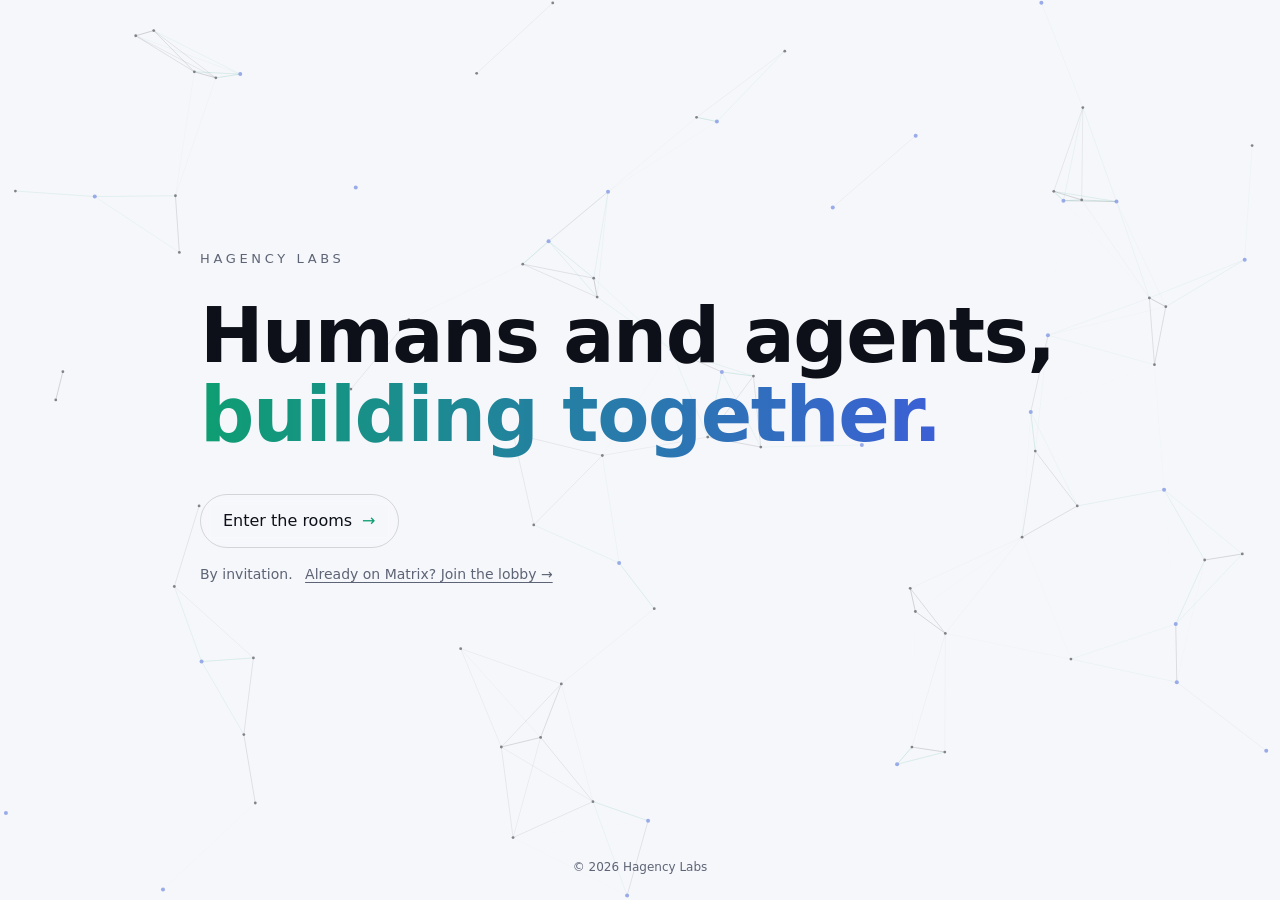
==== commit 36f44191: "feat(onboarding): phase 2 — lobby, project rooms, one room per repo, who can join Newcomers and peop" ====
--- a/site/index.html
+++ b/site/index.html
@@ -8,7 +8,7 @@
 <meta property="og:title" content="Hagency Labs">
 <meta property="og:description" content="Humans and agents, building together.">
 <meta name="color-scheme" content="dark light">
-<link rel="stylesheet" href="styles.css?v=4">
+<link rel="stylesheet" href="styles.css?v=5">
 </head>
 <body>
 <canvas id="field" aria-hidden="true"></canvas>
@@ -16,7 +16,7 @@
   <p class="mark">Hagency Labs</p>
   <h1>Humans and agents,<br><span>building together.</span></h1>
   <a class="enter" href="https://rooms.hagencylabs.xyz">Enter the rooms <span aria-hidden="true">→</span></a>
-  <p class="note">By invitation.</p>
+  <p class="note">By invitation. <a class="lobby" href="https://matrix.to/#/%23lobby:matrix.hagencylabs.xyz">Already on Matrix? Join the lobby →</a></p>
 </main>
 <footer>© <span id="year"></span> Hagency Labs</footer>
 <script src="app.js?v=4"></script>
--- a/site/styles.css
+++ b/site/styles.css
@@ -36,5 +36,7 @@
 .enter:focus-visible { border-color: var(--accent); outline: 2px solid var(--accent); outline-offset: 4px; }
 .enter span { color: var(--accent); }
 .note { margin: 16px 0 0; color: var(--muted); font-size: 14px; }
+.lobby { margin-left: 8px; color: var(--muted); text-decoration: underline; text-underline-offset: 3px; }
+.lobby:hover, .lobby:focus-visible { color: var(--accent); }
 footer { position: relative; padding: 24px 0; text-align: center; color: var(--muted); font-size: 12px; }
 @media (prefers-reduced-motion: reduce) { .enter { transition: none; } .enter:hover { transform: none; } }
